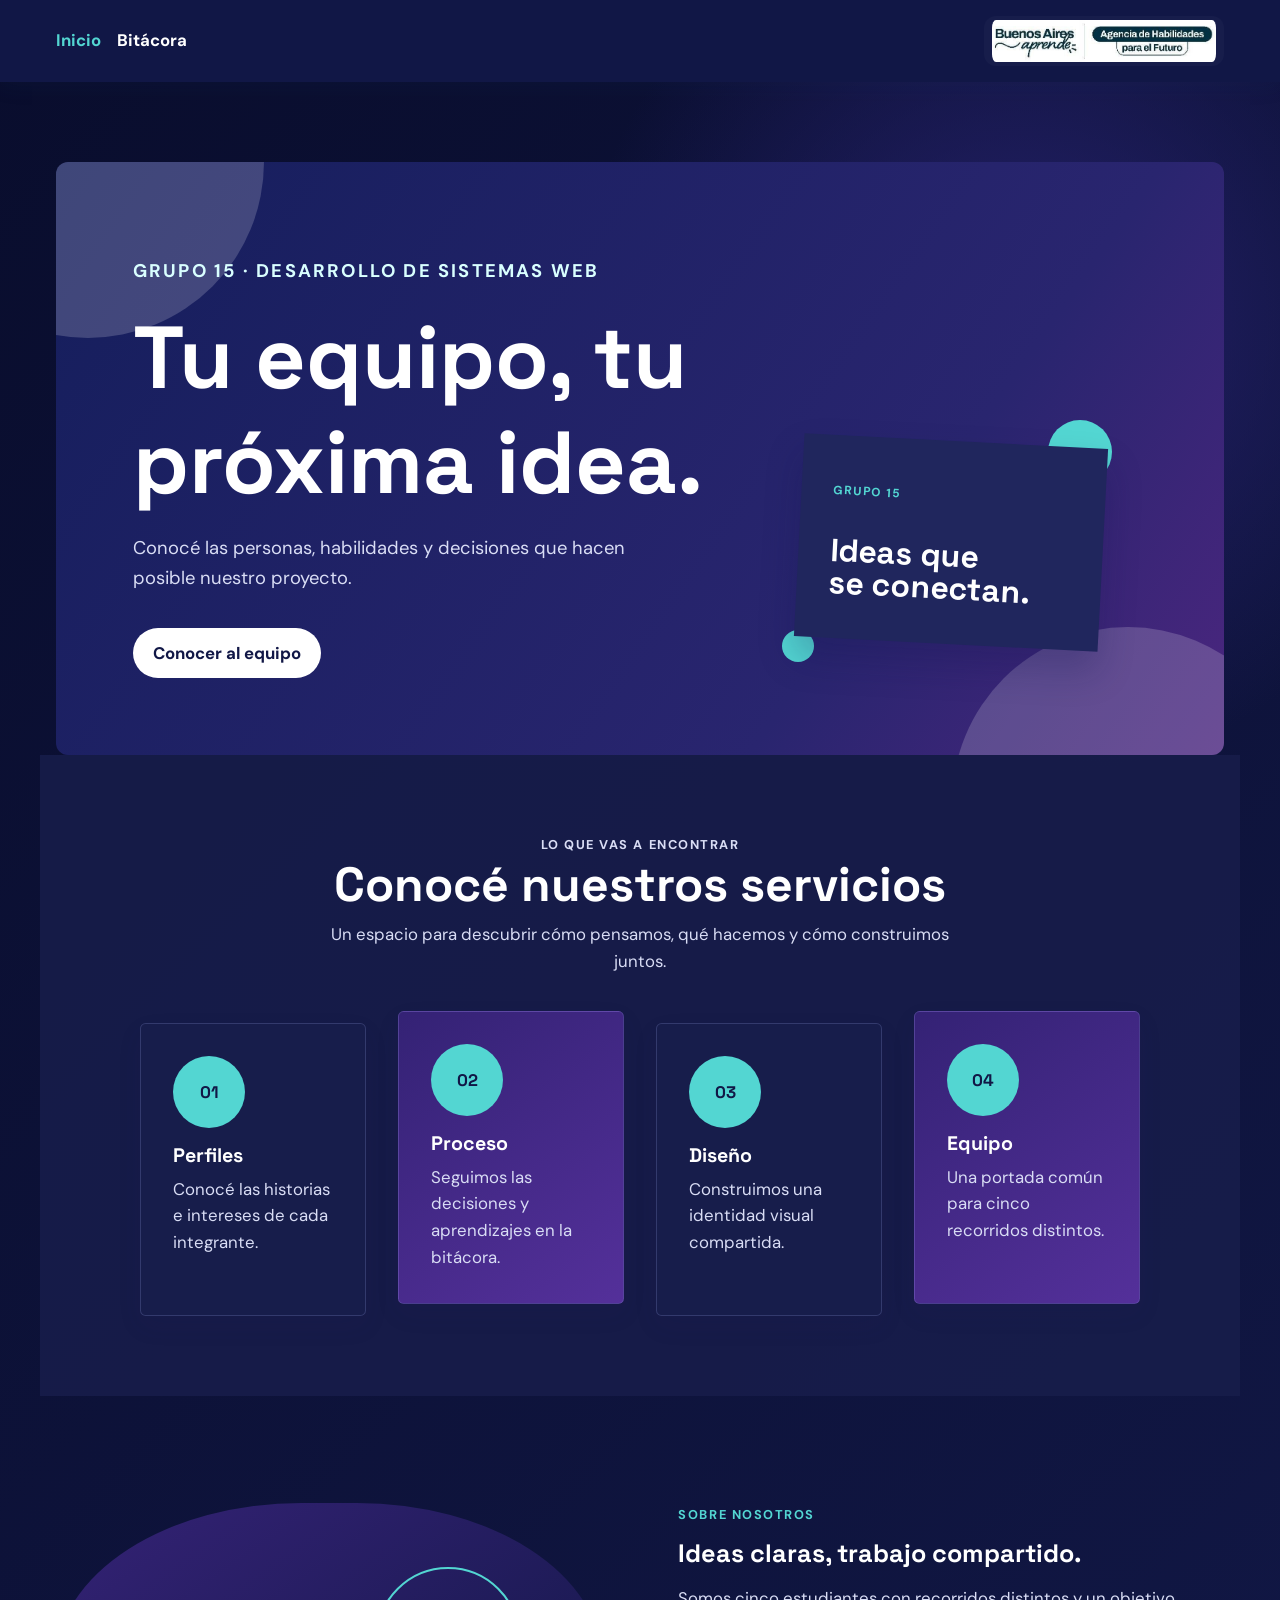
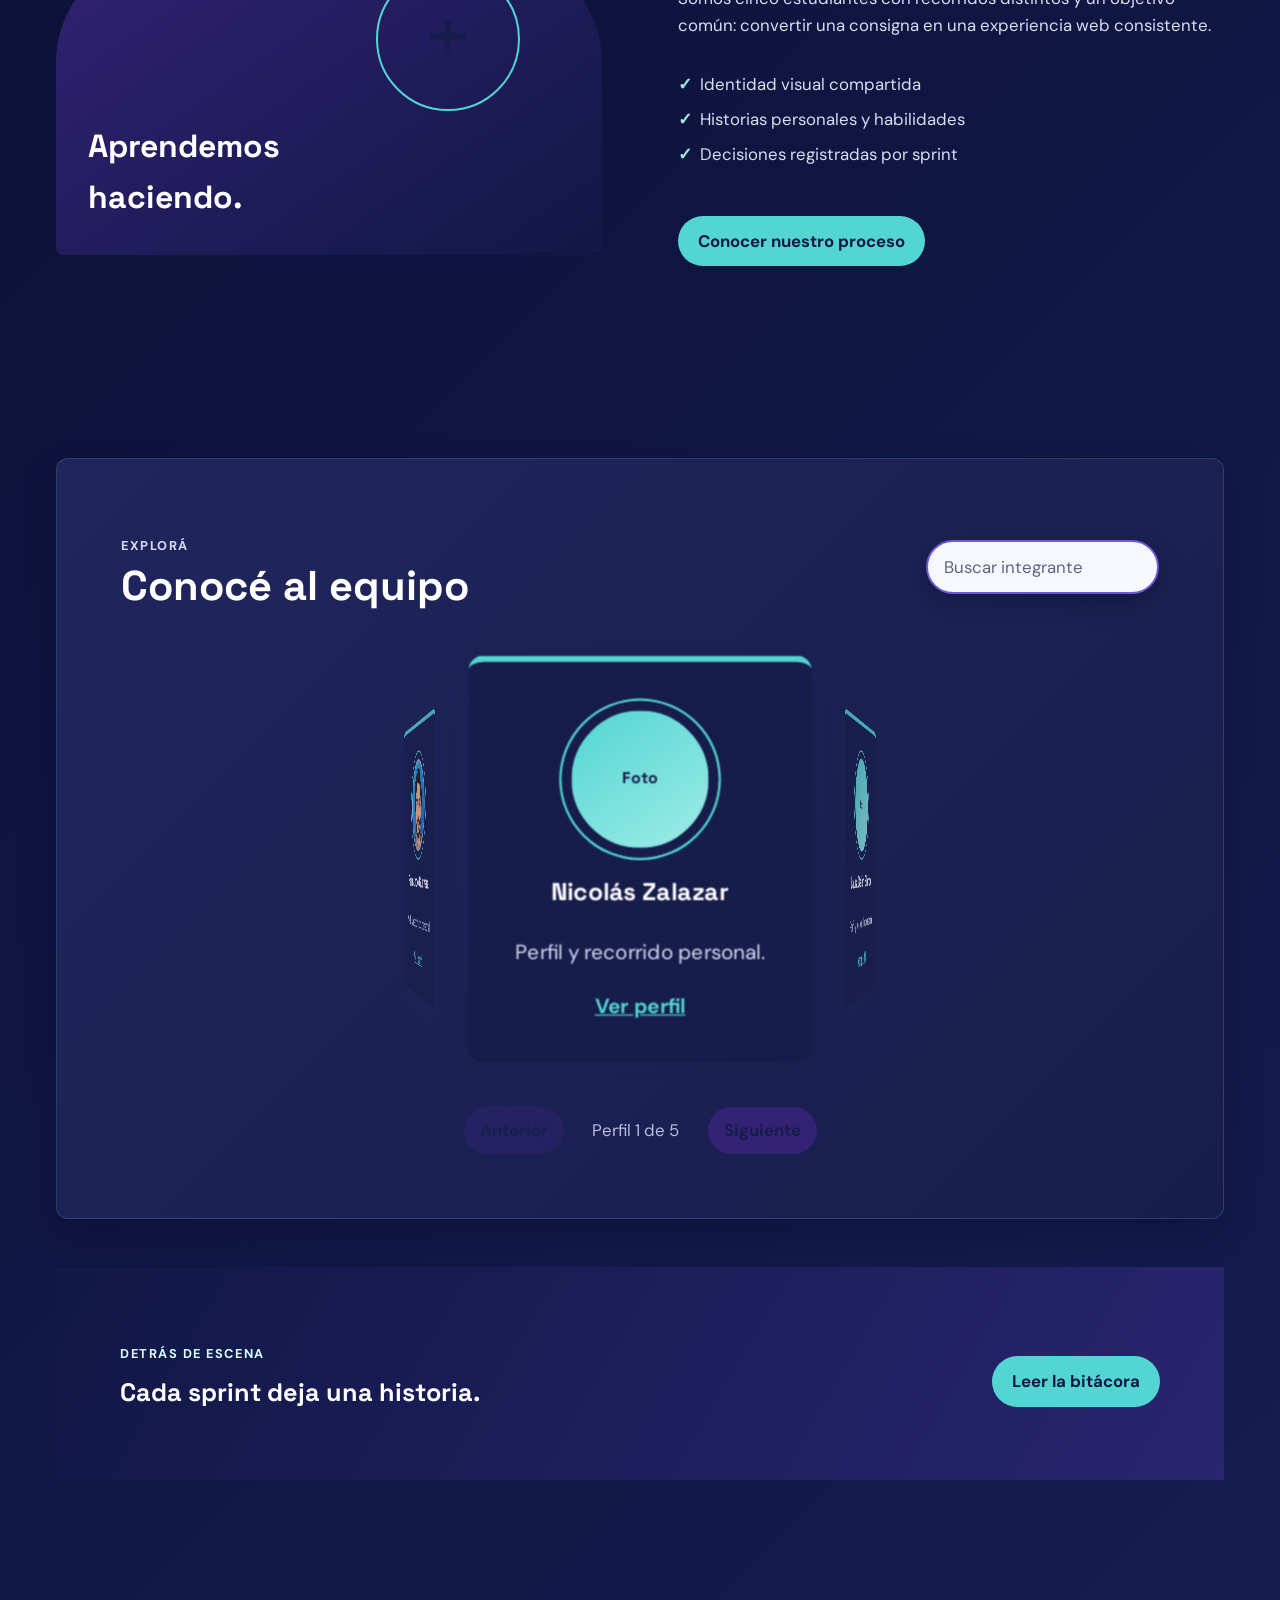
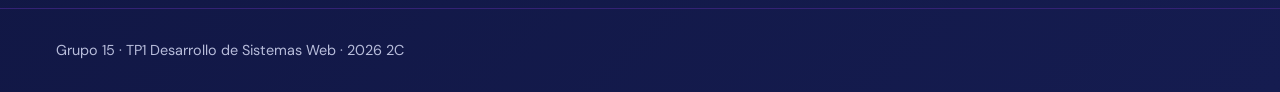
==== index.html @ 314d0a92 "feat: agregar avatar de fer guevara en portada y perfil" ====
<!DOCTYPE html>
<html lang="es">
<head>
  <meta charset="UTF-8">
  <meta name="viewport" content="width=device-width, initial-scale=1.0">
  <title>Grupo 15 — Sitio Web Grupal</title>
  <link rel="preconnect" href="https://fonts.googleapis.com">
  <link rel="preconnect" href="https://fonts.gstatic.com" crossorigin>
  <link href="https://fonts.googleapis.com/css2?family=DM+Sans:wght@400;500;700&family=Space+Grotesk:wght@500;600;700&display=swap" rel="stylesheet">
  <link rel="stylesheet" href="css/base.css">
  <link rel="stylesheet" href="css/nav.css">
</head>
<body>

  <a class="skip-link" href="#contenido-principal">Saltar al contenido principal</a>

  <header class="site-header">
    <div class="container">
      <nav class="site-nav" aria-label="Navegación principal">
        <ul>
          <li><a href="index.html" aria-current="page">Inicio</a></li>
          <li><a href="bitacora.html">Bitácora</a></li>
          <!-- Sprint 2: agregar enlaces a los perfiles individuales -->
        </ul>
      </nav>
      <img class="site-logo" src="img/logo-agencia.png.jpg" alt="Buenos Aires Aprende y Agencia de Habilidades para el Futuro">
    </div>
  </header>

  <main class="site-main" id="contenido-principal">
    <div class="container">
      <section class="hero" aria-labelledby="page-title">
        <div class="hero-copy">
          <p class="eyebrow">Grupo 15 · Desarrollo de Sistemas Web</p>
          <h1 id="page-title">Tu equipo, tu próxima idea.</h1>
          <p>Conocé las personas, habilidades y decisiones que hacen posible nuestro proyecto.</p>
          <a class="hero-button hero-button--light" href="#members-title">Conocer al equipo</a>
        </div>
        <div class="hero-preview" aria-label="Presentación visual del equipo">
          <span class="preview-dot preview-dot-one"></span>
          <span class="preview-dot preview-dot-two"></span>
          <div class="preview-panel">
            <span>GRUPO 15</span>
            <strong>Ideas que<br>se conectan.</strong>
          </div>
        </div>
      </section>

      <section class="feature-section" aria-labelledby="features-title">
        <div class="section-heading">
          <p class="eyebrow">Lo que vas a encontrar</p>
          <h2 id="features-title">Conocé nuestros servicios</h2>
          <p>Un espacio para descubrir cómo pensamos, qué hacemos y cómo construimos juntos.</p>
        </div>
        <div class="feature-grid">
          <article class="service-card"><span class="feature-icon">01</span><h3>Perfiles</h3><p>Conocé las historias e intereses de cada integrante.</p></article>
          <article class="service-card service-card--featured"><span class="feature-icon">02</span><h3>Proceso</h3><p>Seguimos las decisiones y aprendizajes en la bitácora.</p></article>
          <article class="service-card"><span class="feature-icon">03</span><h3>Diseño</h3><p>Construimos una identidad visual compartida.</p></article>
          <article class="service-card service-card--featured"><span class="feature-icon">04</span><h3>Equipo</h3><p>Una portada común para cinco recorridos distintos.</p></article>
        </div>
      </section>

      <section class="split-section" aria-labelledby="about-title">
        <div class="split-art"><strong>Aprendemos<br>haciendo.</strong></div>
        <div>
          <p class="eyebrow">Sobre nosotros</p>
          <h2 id="about-title">Ideas claras, trabajo compartido.</h2>
          <p>Somos cinco estudiantes con recorridos distintos y un objetivo común: convertir una consigna en una experiencia web consistente.</p>
          <ul class="check-list">
            <li>Identidad visual compartida</li>
            <li>Historias personales y habilidades</li>
            <li>Decisiones registradas por sprint</li>
          </ul>
          <a class="hero-button" href="bitacora.html">Conocer nuestro proceso</a>
        </div>
      </section>

      <section class="members-section" aria-labelledby="members-title">
        <div class="members-toolbar">
          <div><p class="eyebrow">Explorá</p><h2 id="members-title">Conocé al equipo</h2></div>
          <label>
            <span class="visually-hidden">Buscar integrante</span>
            <input class="member-search" type="search" placeholder="Buscar integrante" data-member-search>
          </label>
        </div>
        <div class="member-carousel" data-member-list>
          <div class="member-grid">
            <article class="member-card" data-member="nicolás zalazar"><div class="profile-photo" aria-hidden="true">Foto</div><h3>Nicolás Zalazar</h3><p>Perfil y recorrido personal.</p><a href="nicolas-zalazar.html">Ver perfil</a></article>
            <article class="member-card" data-member="laura belén blanco"><div class="profile-photo" aria-hidden="true">Foto</div><h3>Laura Belén Blanco</h3><p>Perfil y recorrido personal.</p><a href="laura-blanco.html">Ver perfil</a></article>
            <article class="member-card" data-member="christian albornoz"><div class="profile-photo" aria-hidden="true">Foto</div><h3>Christian Albornoz</h3><p>Perfil y recorrido personal.</p><a href="christian-albornoz.html">Ver perfil</a></article>
            <article class="member-card" data-member="laura olivera"><div class="profile-photo" aria-hidden="true">Foto</div><h3>Laura Olivera</h3><p>Perfil y recorrido personal.</p><a href="laura-olivera.html">Ver perfil</a></article>
            <article class="member-card" data-member="fernando guevara"><img class="profile-photo" src="img/perfiles/perfil-fernando.jpeg" alt="Avatar de Fer Guevara"><h3>Fernando Guevara</h3><p>Perfil y recorrido personal.</p><a href="fernando-guevara.html">Ver perfil</a></article>
          </div>
        </div>
        <div class="carousel-controls" aria-label="Controles del carrusel">
          <button class="carousel-button" type="button" data-carousel-previous>Anterior</button>
          <span class="carousel-status" aria-live="polite" data-carousel-status>Perfil 1 de 5</span>
          <button class="carousel-button" type="button" data-carousel-next>Siguiente</button>
        </div>
        <p class="empty-state" data-empty-state hidden>No encontramos integrantes con ese nombre.</p>
      </section>

      <section class="journal-banner" aria-labelledby="journal-title">
        <div><p class="eyebrow">Detrás de escena</p><h2 id="journal-title">Cada sprint deja una historia.</h2></div>
        <a class="hero-button" href="bitacora.html">Leer la bitácora</a>
      </section>
    </div>
  </main>

  <footer class="site-footer">
    <div class="container">
      <p>Grupo 15 · TP1 Desarrollo de Sistemas Web · 2026 2C</p>
    </div>
  </footer>

  <script src="js/portada.js"></script>
</body>
</html>
---- css/base.css ----
/* ==========================================================================
  base.css — sistema visual compartido del sitio
   ========================================================================== */

:root {
  --color-primary: #111746;
  --color-secondary: #342275;
  --color-accent: #53d6d2;
  --color-bg: #090d2d;
  --color-bg-alt: #151c50;
  --color-bg-glow: #25216b;
  --color-surface: #171d4b;
  --color-border: #e4e3f0;
  --color-text: #f6f5ff;
  --color-text-muted: #b8bddb;
  --color-hero-start: #151e5c;
  --color-hero-mid: #29256f;
  --color-hero-end: #4b267f;
  --color-hero-soft: #d9ffff;
  --color-hero-overlay: rgb(255 255 255 / 18%);
  --color-feature: #53d6d2;
  --color-feature-soft: #9eece7;
  --color-featured-text: #e5dcff;
  --color-shadow: rgb(20 20 80 / 25%);
  --color-card-shadow: rgb(23 63 95 / 10%);
  --color-service-shadow: rgb(36 20 95 / 8%);
  --color-journal: #111746;
  --color-journal-soft: #d9ffff;
  --color-journal-end: #29256f;
  --color-members-border: rgb(83 214 210 / 18%);
  --color-members-shadow: rgb(4 7 35 / 25%);
  --color-search-shadow: rgb(4 7 35 / 28%);
  --color-search-focus: rgb(83 214 210 / 25%);

  --font-heading: "Space Grotesk", sans-serif;
  --font-body: "DM Sans", sans-serif;
  --color-on-dark: #ffffff;
  --color-muted-on-dark: #d9ddf5;
  --color-card-dark: #20265d;
  --color-input-bg: #f7f8ff;
  --color-input-text: #171a4b;
  --color-input-border: #6e5bd4;
  --color-section: rgb(23 29 75 / 88%);
  --color-card-border: rgb(137 145 210 / 25%);
  --color-featured-end: #54309a;
  --color-focus: #ffffff;
  --color-placeholder: #5f6380;
  --color-check: #9eece7;

  /* Espaciado y layout */
  --space-xs: 0.25rem;
  --space-sm: 0.5rem;
  --space-md: 1rem;
  --space-lg: 2rem;
  --space-xl: 3rem;
  --gutter: var(--space-md);
  --radius: 0.75rem;
  --profile-photo-size: 8rem;
  --max-width: 1200px;
}

*,
*::before,
*::after {
  box-sizing: border-box;
}

body {
  margin: 0;
  font-family: var(--font-body);
  font-size: 1.05rem;
  color: var(--color-text);
  background: radial-gradient(circle at 80% 10%, var(--color-bg-glow) 0, transparent 28rem), linear-gradient(135deg, var(--color-bg), var(--color-bg-alt));
  line-height: 1.6;
}

h1,
h2,
h3 {
  font-family: var(--font-heading);
  line-height: 1.2;
  margin: 0 0 var(--space-sm);
}

h1 {
  font-size: clamp(2.5rem, 8vw, 5.5rem);
  max-width: 10ch;
  color: var(--color-on-dark);
}

a {
  color: var(--color-accent);
}

img {
  max-width: 100%;
  height: auto;
}

/* Layout general */
.container {
  max-width: var(--max-width);
  margin: 0 auto;
  padding: 0 var(--gutter);
}

.site-main {
  min-height: calc(100vh - 150px);
  padding: clamp(2rem, 7vw, 5rem) 0;
}

.skip-link {
  background: var(--color-on-dark);
  border-radius: 0 0 var(--radius) var(--radius);
  color: var(--color-input-text);
  left: var(--space-md);
  padding: var(--space-sm) var(--space-md);
  position: absolute;
  top: -5rem;
  z-index: 10;
}

.skip-link:focus {
  top: 0;
}

:focus-visible {
  outline: 3px solid var(--color-focus);
  outline-offset: 3px;
}
.hero {
  align-items: end;
  background: linear-gradient(125deg, var(--color-hero-start), var(--color-hero-mid) 70%, var(--color-hero-end));
  border-radius: var(--radius);
  color: var(--color-surface);
  display: grid;
  gap: var(--space-lg);
  grid-template-columns: minmax(0, 1.2fr) minmax(280px, 0.8fr);
  min-height: 28rem;
  overflow: hidden;
  padding: clamp(2rem, 6vw, 5rem);
  position: relative;
}

.hero::before,
.hero::after {
  background: var(--color-hero-overlay);
  border-radius: 50%;
  content: "";
  height: 22rem;
  position: absolute;
  width: 22rem;
}

.hero::before {
  left: -9rem;
  top: -11rem;
}

.hero::after {
  bottom: -14rem;
  right: -5rem;
}

.hero-copy,
.hero-preview {
  position: relative;
  z-index: 1;
}

.hero .eyebrow {
  color: var(--color-hero-soft);
}

.hero h1 {
  font-size: clamp(2.8rem, 7vw, 5.5rem);
  margin-bottom: var(--space-md);
  color: var(--color-on-dark);
}

.hero-copy > p:not(.eyebrow) {
  max-width: 34rem;
  color: var(--color-muted-on-dark);
}

.hero-button {
  background: var(--color-accent);
  border-radius: 2rem;
  color: var(--color-primary);
  display: inline-block;
  font-weight: 700;
  margin-top: var(--space-md);
  padding: 0.75rem 1.25rem;
  text-decoration: none;
}

.hero-button--light {
  background: var(--color-on-dark);
  color: var(--color-primary);
}

.hero-button:hover,
.hero-button:focus-visible {
  background: var(--color-surface);
}

.hero-preview {
  align-items: center;
  display: flex;
  justify-content: center;
  min-height: 17rem;
}

.preview-panel {
  background: var(--color-card-dark);
  box-shadow: 0 20px 35px var(--color-shadow);
  color: var(--color-on-dark);
  padding: 2.5rem 2rem;
  transform: rotate(3deg);
  width: min(100%, 19rem);
}

.preview-panel span {
  color: var(--color-accent);
  font-size: 0.75rem;
  font-weight: 700;
  letter-spacing: 0.12em;
}

.preview-panel strong {
  color: var(--color-on-dark);
  display: block;
  font-family: var(--font-heading);
  font-size: 2rem;
  line-height: 1;
  margin-top: var(--space-lg);
}

.preview-dot {
  background: var(--color-feature);
  border-radius: 50%;
  height: 4rem;
  position: absolute;
  width: 4rem;
}

.preview-dot-one { right: 9%; top: 5%; }
.preview-dot-two { bottom: 6%; left: 7%; height: 2rem; width: 2rem; }

.feature-section {
  background: var(--color-section);
  margin: 0 calc(var(--gutter) * -1);
  padding: clamp(3rem, 7vw, 5rem) var(--gutter);
  text-align: center;
}

.section-heading {
  margin-bottom: var(--space-xl);
  text-align: center;
}

.section-heading p {
  color: var(--color-muted-on-dark);
  margin: 0 auto;
  max-width: 42rem;
}

.feature-section h2 {
  color: var(--color-on-dark);
  font-size: clamp(2rem, 4vw, 3rem);
}

.feature-grid {
  display: grid;
  gap: var(--space-lg);
  grid-template-columns: repeat(4, 1fr);
  margin: var(--space-xl) auto 0;
  max-width: 1000px;
}

.service-card {
  background: var(--color-surface);
  border: 1px solid var(--color-card-border);
  border-radius: 0.35rem;
  box-shadow: 0 10px 25px var(--color-service-shadow);
  padding: var(--space-lg);
  text-align: left;
}

.service-card h3,
.service-card p {
  color: var(--color-on-dark);
}

.service-card p {
  color: var(--color-muted-on-dark);
}

.service-card--featured {
  background: linear-gradient(145deg, var(--color-secondary), var(--color-featured-end));
  color: var(--color-surface);
  transform: translateY(-0.75rem);
}

.service-card--featured p {
  color: var(--color-featured-text);
}

.feature-grid article p {
  color: var(--color-muted-on-dark);
  margin: 0 auto;
  max-width: 13rem;
}

.feature-icon {
  align-items: center;
  background: var(--color-feature);
  border-radius: 50%;
  color: var(--color-primary);
  display: inline-flex;
  font-family: var(--font-heading);
  font-weight: 700;
  height: 4.5rem;
  justify-content: center;
  margin-bottom: var(--space-md);
  width: 4.5rem;
}

.journal-banner {
  align-items: center;
  background: linear-gradient(120deg, var(--color-journal), var(--color-journal-end));
  color: var(--color-surface);
  display: flex;
  justify-content: space-between;
  margin: var(--space-xl) 0;
  padding: clamp(2rem, 5vw, 4rem);
}

.split-section {
  align-items: center;
  display: grid;
  gap: clamp(2rem, 6vw, 5rem);
  grid-template-columns: minmax(0, 1fr) minmax(0, 1fr);
  padding: clamp(3rem, 8vw, 6rem) 0;
}

.split-art {
  background: linear-gradient(145deg, var(--color-secondary), var(--color-primary));
  border-radius: 45% 45% 0.5rem 0.5rem;
  color: var(--color-surface);
  min-height: 22rem;
  padding: var(--space-xl);
  position: relative;
}

.split-art::after {
  border: 2px solid var(--color-accent);
  border-radius: 50%;
  content: "+";
  font-size: 5rem;
  height: 9rem;
  line-height: 8rem;
  position: absolute;
  right: 15%;
  text-align: center;
  top: 18%;
  width: 9rem;
}

.split-art strong {
  bottom: var(--space-lg);
  color: var(--color-on-dark);
  font-family: var(--font-heading);
  font-size: 2rem;
  left: var(--space-lg);
  position: absolute;
}

.journal-banner h2 {
  color: var(--color-on-dark);
}

.split-section h2 {
  color: var(--color-on-dark);
}

.split-section > div:last-child > p:not(.eyebrow),
.split-section li {
  color: var(--color-muted-on-dark);
}

.check-list {
  list-style: none;
  margin: var(--space-lg) 0;
  padding: 0;
}

.check-list li {
  margin-bottom: var(--space-sm);
}

.check-list li::before {
  color: var(--color-check);
  content: "✓";
  font-weight: 700;
  margin-right: var(--space-sm);
}

.journal-banner .eyebrow {
  color: var(--color-journal-soft);
}

.eyebrow {
  color: var(--color-accent);
  font-size: 0.8rem;
  font-weight: 700;
  letter-spacing: 0.12em;
  text-transform: uppercase;
}

.hero p {
  font-size: 1.15rem;
  max-width: 48rem;
}

.members-section {
  background: linear-gradient(135deg, var(--color-card-dark), var(--color-surface));
  border: 1px solid var(--color-members-border);
  border-radius: var(--radius);
  box-shadow: 0 18px 35px var(--color-members-shadow);
  margin-top: clamp(3rem, 8vw, 6rem);
  padding: clamp(2rem, 5vw, 4rem);
}

.members-toolbar {
  align-items: center;
  display: flex;
  flex-wrap: wrap;
  gap: var(--space-md);
  justify-content: space-between;
  margin-bottom: var(--space-lg);
}

.members-toolbar h2 {
  color: var(--color-on-dark);
  font-size: clamp(1.8rem, 4vw, 2.6rem);
  margin-bottom: 0;
}

.members-toolbar .eyebrow {
  color: var(--color-accent);
  margin-bottom: var(--space-xs);
}

.members-toolbar h2,
.members-section h3 {
  color: var(--color-on-dark);
}

.members-section .eyebrow,
.members-section .empty-state,
.carousel-status {
  color: var(--color-muted-on-dark);
}

.member-search {
  background: var(--color-input-bg);
  border: 2px solid var(--color-input-border);
  border-radius: 2rem;
  box-shadow: 0 8px 22px var(--color-search-shadow);
  color: var(--color-input-text);
  font: inherit;
  min-width: min(100%, 18rem);
  padding: 0.7rem 1rem;
}
.member-search::placeholder {
  color: var(--color-placeholder);
}
.member-search:focus {
  border-color: var(--color-accent);
  box-shadow: 0 0 0 4px var(--color-search-focus);
  outline: none;
}

.member-carousel {
  overflow: hidden;
  height: 27rem;
  perspective: 1200px;
  width: 100%;
}

.member-grid {
  height: 100%;
  position: relative;
  transform-style: preserve-3d;
  transition: transform 700ms cubic-bezier(0.22, 1, 0.36, 1);
}

.member-card {
  background: var(--color-surface);
  border-top: 5px solid var(--color-accent);
  border-radius: var(--radius);
  box-shadow: 0 10px 25px var(--color-card-shadow);
  display: flex;
  flex-direction: column;
  backface-visibility: hidden;
  left: 50%;
  min-height: 190px;
  opacity: 0.5;
  padding: var(--space-lg);
  position: absolute;
  text-align: center;
  top: 50%;
  transform: translate(-50%, -50%) rotateY(90deg) translateZ(220px) scale(0.78);
  transition: opacity 500ms ease, transform 700ms ease;
  width: min(78vw, 280px);
}

.member-card.is-active {
  transform: translate(-50%, -50%) rotateY(0deg) translateZ(220px) scale(1);
  opacity: 1;
  z-index: 2;
}

.member-card.is-previous {
  opacity: 0.75;
  transform: translate(-50%, -50%) rotateY(55deg) translateZ(220px) scale(0.82);
}

.member-card.is-next {
  opacity: 0.75;
  transform: translate(-50%, -50%) rotateY(-55deg) translateZ(220px) scale(0.82);
}

.profile-photo {
  align-items: center;
  background: linear-gradient(145deg, var(--color-feature), var(--color-feature-soft));
  border: 0.5rem solid var(--color-surface);
  border-radius: 50%;
  box-shadow: 0 0 0 2px var(--color-accent), 0 10px 20px var(--color-card-shadow);
  color: var(--color-primary);
  display: flex;
  font-family: var(--font-heading);
  font-size: 0.8rem;
  font-weight: 700;
  height: var(--profile-photo-size);
  justify-content: center;
  margin: 0 auto var(--space-md);
  object-fit: cover;
  width: var(--profile-photo-size);
}

.profile-photo--image {
  display: block;
  object-fit: cover;
}

.member-card .profile-photo--image {
  display: block;
  object-fit: cover;
}

.member-card[hidden] {
  display: none;
}

.carousel-controls {
  align-items: center;
  display: flex;
  gap: var(--space-md);
  justify-content: center;
  margin-top: var(--space-lg);
}

.carousel-button {
  background: var(--color-secondary);
  border: 0;
  border-radius: 2rem;
  color: var(--color-surface);
  cursor: pointer;
  font: inherit;
  font-weight: 700;
  padding: 0.65rem 1rem;
}

.carousel-button:hover,
.carousel-button:focus-visible {
  background: var(--color-primary);
}

.carousel-button:disabled {
  cursor: not-allowed;
  opacity: 0.45;
}

.carousel-status {
  color: var(--color-text-muted);
  min-width: 7rem;
  text-align: center;
}

.member-card h3 {
  color: var(--color-on-dark);
  font-size: 1.25rem;
}

.member-card p {
  color: var(--color-muted-on-dark);
}

.member-card a {
  font-weight: 700;
  margin-top: auto;
}

.member-card[hidden],
.empty-state[hidden] {
  display: none;
}

.empty-state {
  color: var(--color-text-muted);
  margin-top: var(--space-lg);
}

.profile-intro {
  background: var(--color-surface);
  border-left: 5px solid var(--color-accent);
  border-radius: var(--radius);
  padding: var(--space-lg);
}

.visually-hidden {
  clip: rect(0 0 0 0);
  clip-path: inset(50%);
  height: 1px;
  overflow: hidden;
  position: absolute;
  white-space: nowrap;
  width: 1px;
}

.site-footer {
  border-top: 1px solid var(--color-secondary);
  padding: var(--space-md) 0;
  color: var(--color-text-muted);
  font-size: 0.9rem;
}

/* Bitácora */
.bitacora-entry {
  background-color: var(--color-surface);
  border-left: 4px solid var(--color-accent);
  border-radius: var(--radius);
  padding: var(--space-md) var(--space-lg);
  margin-bottom: var(--space-lg);
}

.bitacora-entry time {
  color: var(--color-text-muted);
  font-size: 0.9rem;
}

.bitacora-entry h3 {
  margin-top: var(--space-md);
  font-size: 1rem;
  color: var(--color-accent);
  text-transform: uppercase;
  letter-spacing: 0.05em;
}

@media (prefers-reduced-motion: reduce) {
  *,
  *::before,
  *::after {
    animation-duration: 0.01ms !important;
    animation-iteration-count: 1 !important;
    scroll-behavior: auto !important;
    transition-duration: 0.01ms !important;
  }
}

@media (max-width: 900px) {
  .hero {
    grid-template-columns: 1fr;
  }

  .feature-grid {
    grid-template-columns: repeat(2, 1fr);
  }

  .split-section {
    grid-template-columns: 1fr;
  }
}

@media (max-width: 400px) {
  .container {
    --gutter: 0.75rem;
  }

  .hero {
    min-height: 0;
    padding: 2rem 1.25rem;
  }

  .feature-grid {
    grid-template-columns: 1fr;
  }

  .member-grid {
    gap: 0;
  }

  .member-card {
    width: min(78vw, 280px);
  }

  .member-carousel {
    height: 25rem;
  }

  .service-card--featured {
    transform: none;
  }

  .journal-banner {
    align-items: flex-start;
    flex-direction: column;
    gap: var(--space-md);
  }
}
---- css/nav.css ----
.site-header {
  background-color: var(--color-primary);
  box-shadow: 0 4px 20px var(--color-card-shadow);
  color: var(--color-surface);
  padding: var(--space-md) 0;
}

.site-header .container {
  align-items: center;
  display: flex;
  gap: var(--space-md);
  justify-content: space-between;
}

.site-nav ul {
  display: flex;
  flex-wrap: wrap;
  gap: var(--space-md);
  list-style: none;
  margin: 0;
  padding: 0;
}

.site-nav a {
  color: var(--color-on-dark);
  font-size: 1.05rem;
  font-weight: 700;
  text-decoration: none;
}

.site-nav a:hover,
.site-nav a:focus-visible,
.site-nav a[aria-current="page"] {
  color: var(--color-accent);
}

.site-logo {
  background: var(--color-surface);
  border-radius: var(--radius);
  display: block;
  height: auto;
  max-height: 3.5rem;
  max-width: min(100%, 15rem);
  object-fit: contain;
  padding: 0.25rem 0.5rem;
}

@media (max-width: 400px) {
  .site-header .container {
    align-items: flex-start;
    flex-direction: column;
  }

  .site-logo {
    align-self: flex-end;
    max-width: 11rem;
  }
}
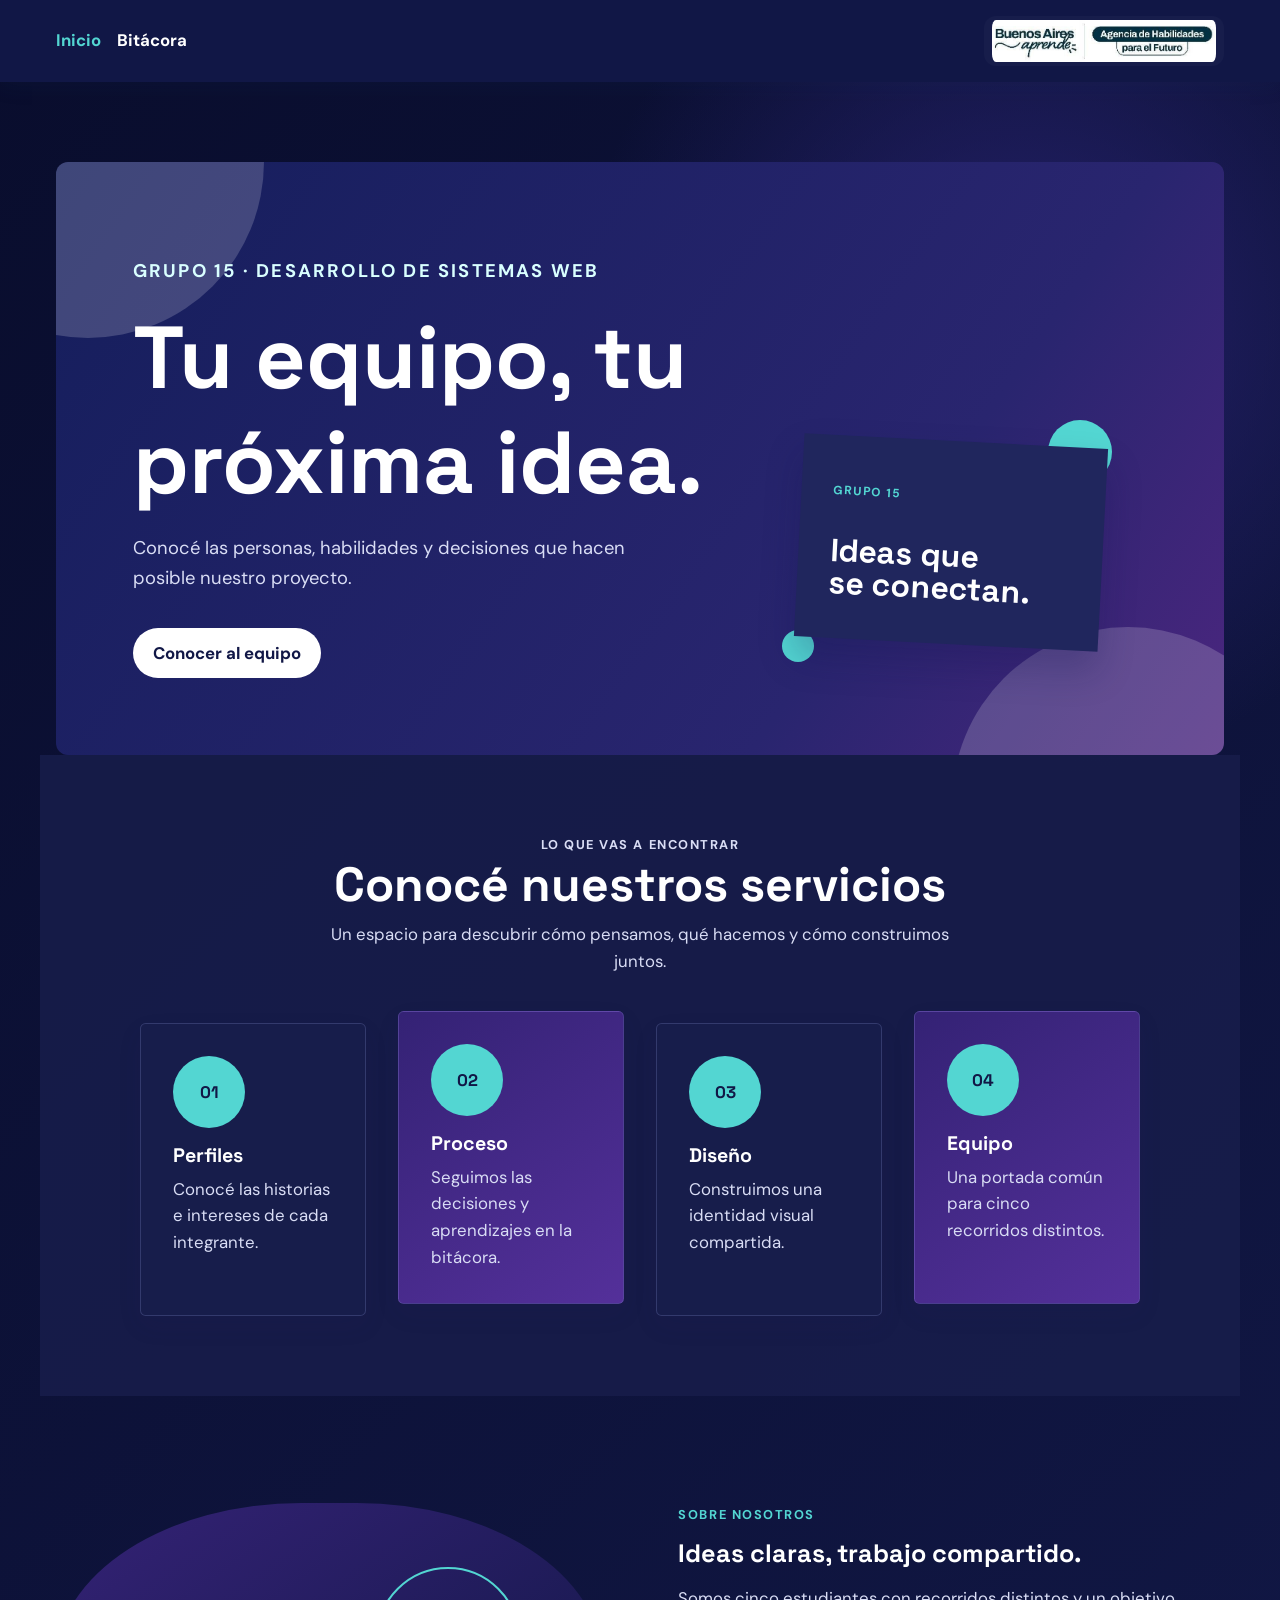
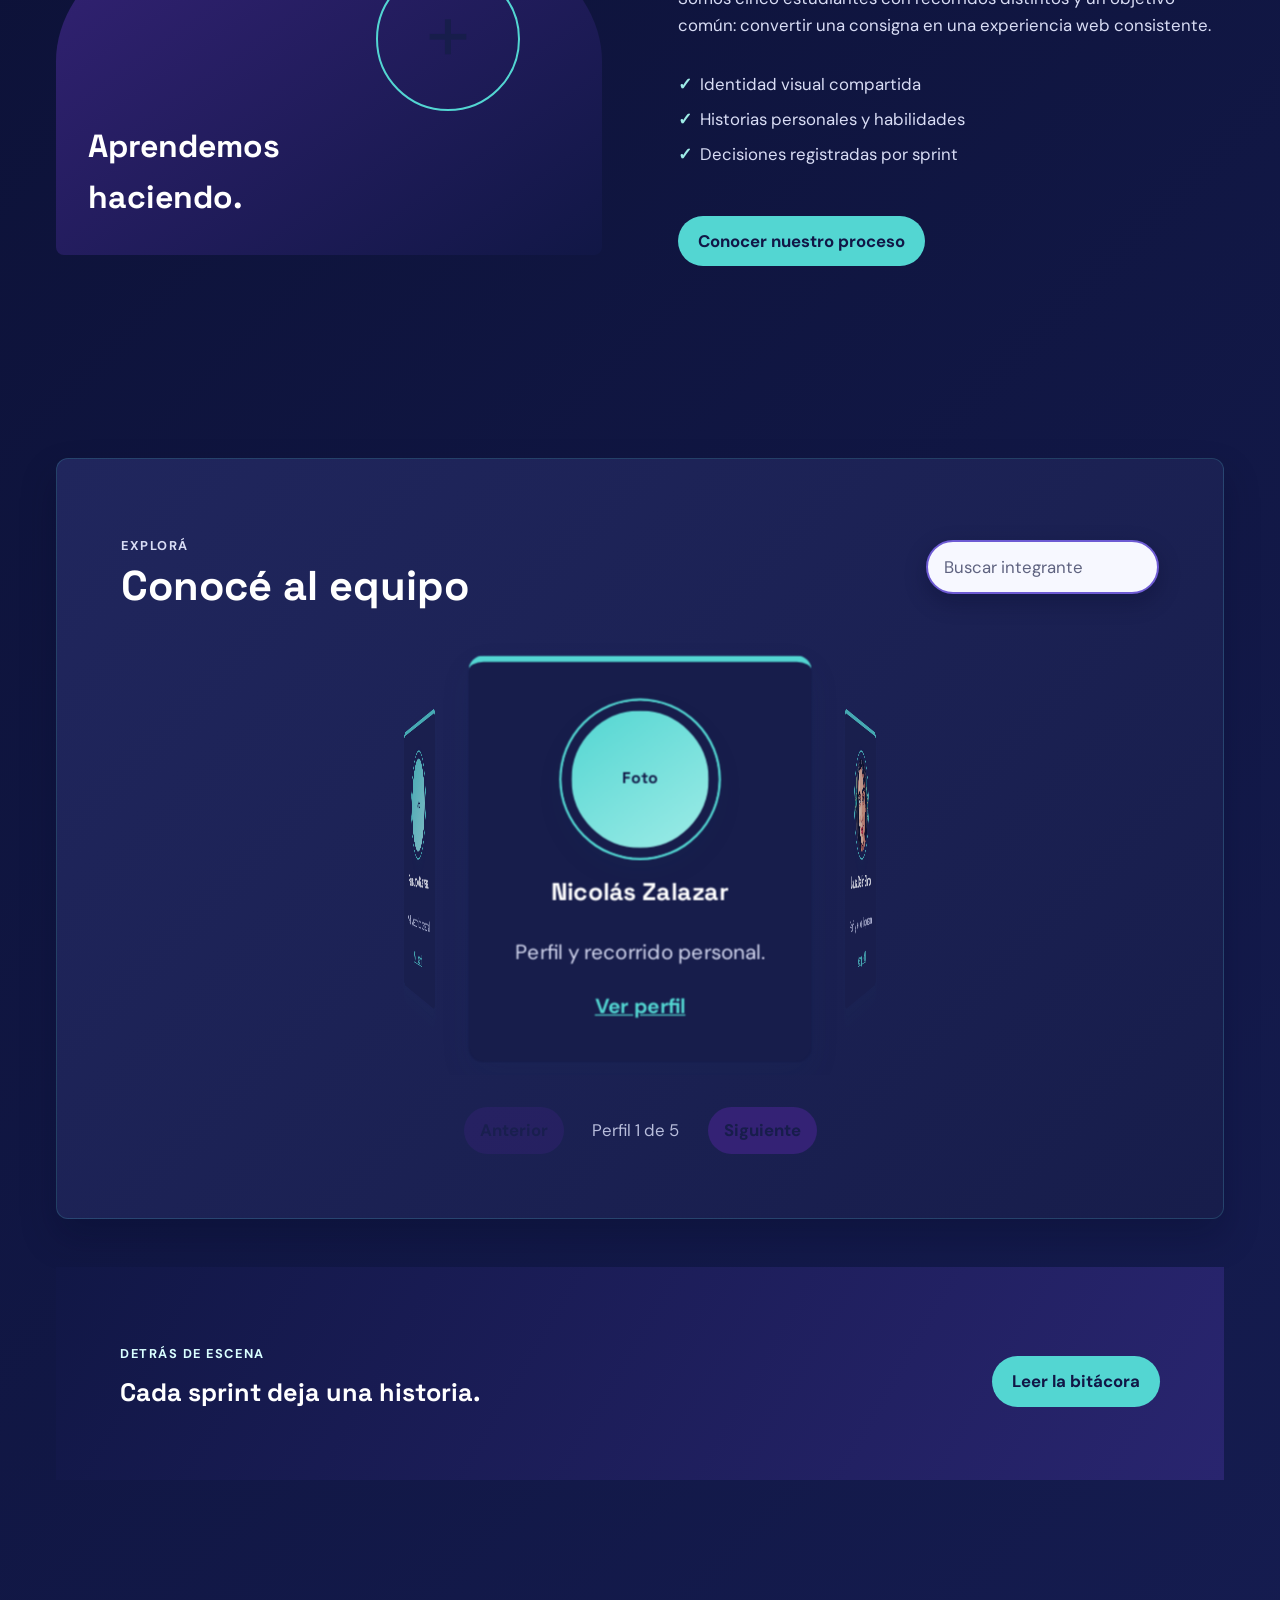
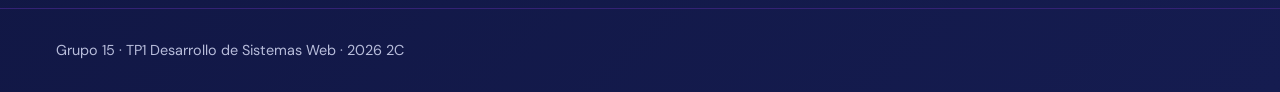
==== commit 2b116f9a: "Merge pull request #17 from Nicoalazar/feature/foto-laura-blanco feat: agregar avatar de laura blanc" ====
--- a/index.html
+++ b/index.html
@@ -86,10 +86,10 @@
         <div class="member-carousel" data-member-list>
           <div class="member-grid">
             <article class="member-card" data-member="nicolás zalazar"><div class="profile-photo" aria-hidden="true">Foto</div><h3>Nicolás Zalazar</h3><p>Perfil y recorrido personal.</p><a href="nicolas-zalazar.html">Ver perfil</a></article>
-            <article class="member-card" data-member="laura belén blanco"><div class="profile-photo" aria-hidden="true">Foto</div><h3>Laura Belén Blanco</h3><p>Perfil y recorrido personal.</p><a href="laura-blanco.html">Ver perfil</a></article>
+            <article class="member-card" data-member="laura belén blanco"><img class="profile-photo" src="img/perfiles/perfil-laura-blanco.jpg" alt="Avatar de Laura Belén Blanco"><h3>Laura Belén Blanco</h3><p>Perfil y recorrido personal.</p><a href="laura-blanco.html">Ver perfil</a></article>
             <article class="member-card" data-member="christian albornoz"><div class="profile-photo" aria-hidden="true">Foto</div><h3>Christian Albornoz</h3><p>Perfil y recorrido personal.</p><a href="christian-albornoz.html">Ver perfil</a></article>
             <article class="member-card" data-member="laura olivera"><div class="profile-photo" aria-hidden="true">Foto</div><h3>Laura Olivera</h3><p>Perfil y recorrido personal.</p><a href="laura-olivera.html">Ver perfil</a></article>
-            <article class="member-card" data-member="fernando guevara"><img class="profile-photo" src="img/perfiles/perfil-fernando.jpeg" alt="Avatar de Fer Guevara"><h3>Fernando Guevara</h3><p>Perfil y recorrido personal.</p><a href="fernando-guevara.html">Ver perfil</a></article>
+            <article class="member-card" data-member="fernando guevara"><div class="profile-photo" aria-hidden="true">Foto</div><h3>Fernando Guevara</h3><p>Perfil y recorrido personal.</p><a href="fernando-guevara.html">Ver perfil</a></article>
           </div>
         </div>
         <div class="carousel-controls" aria-label="Controles del carrusel">
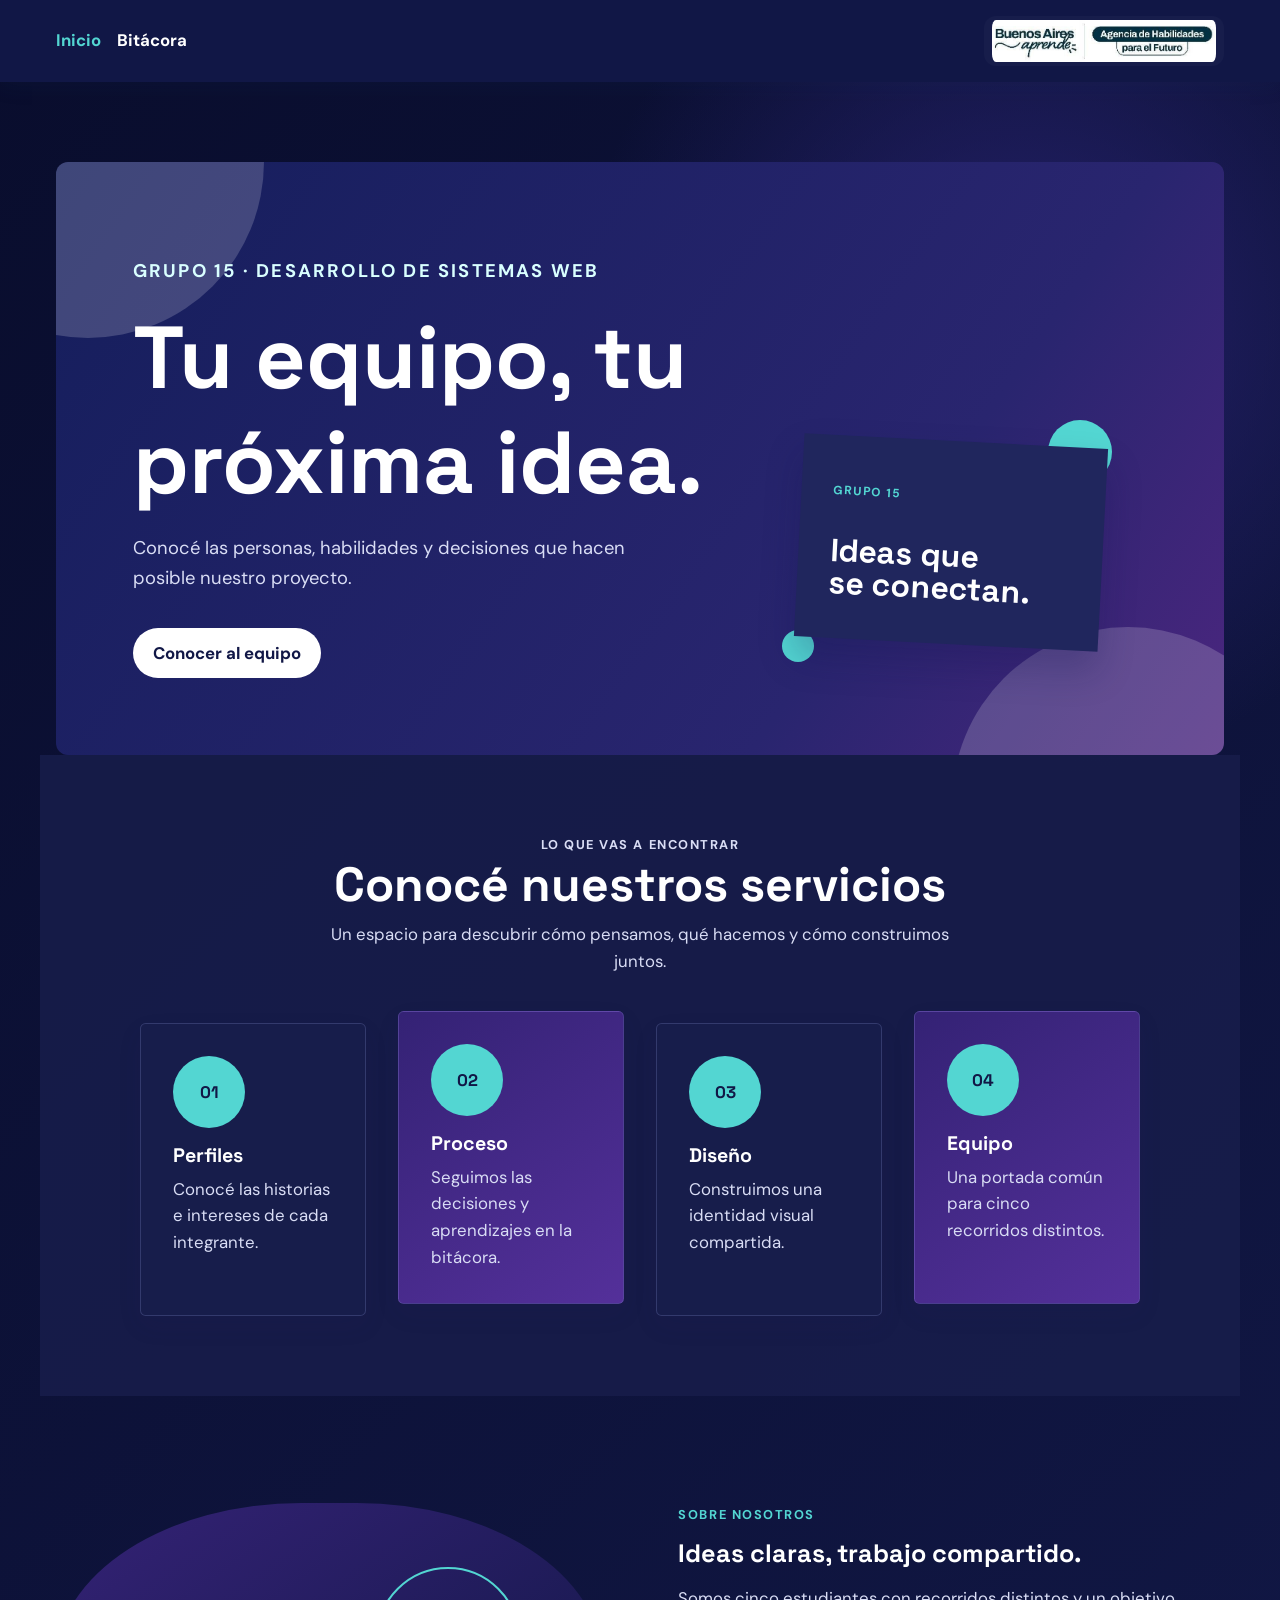
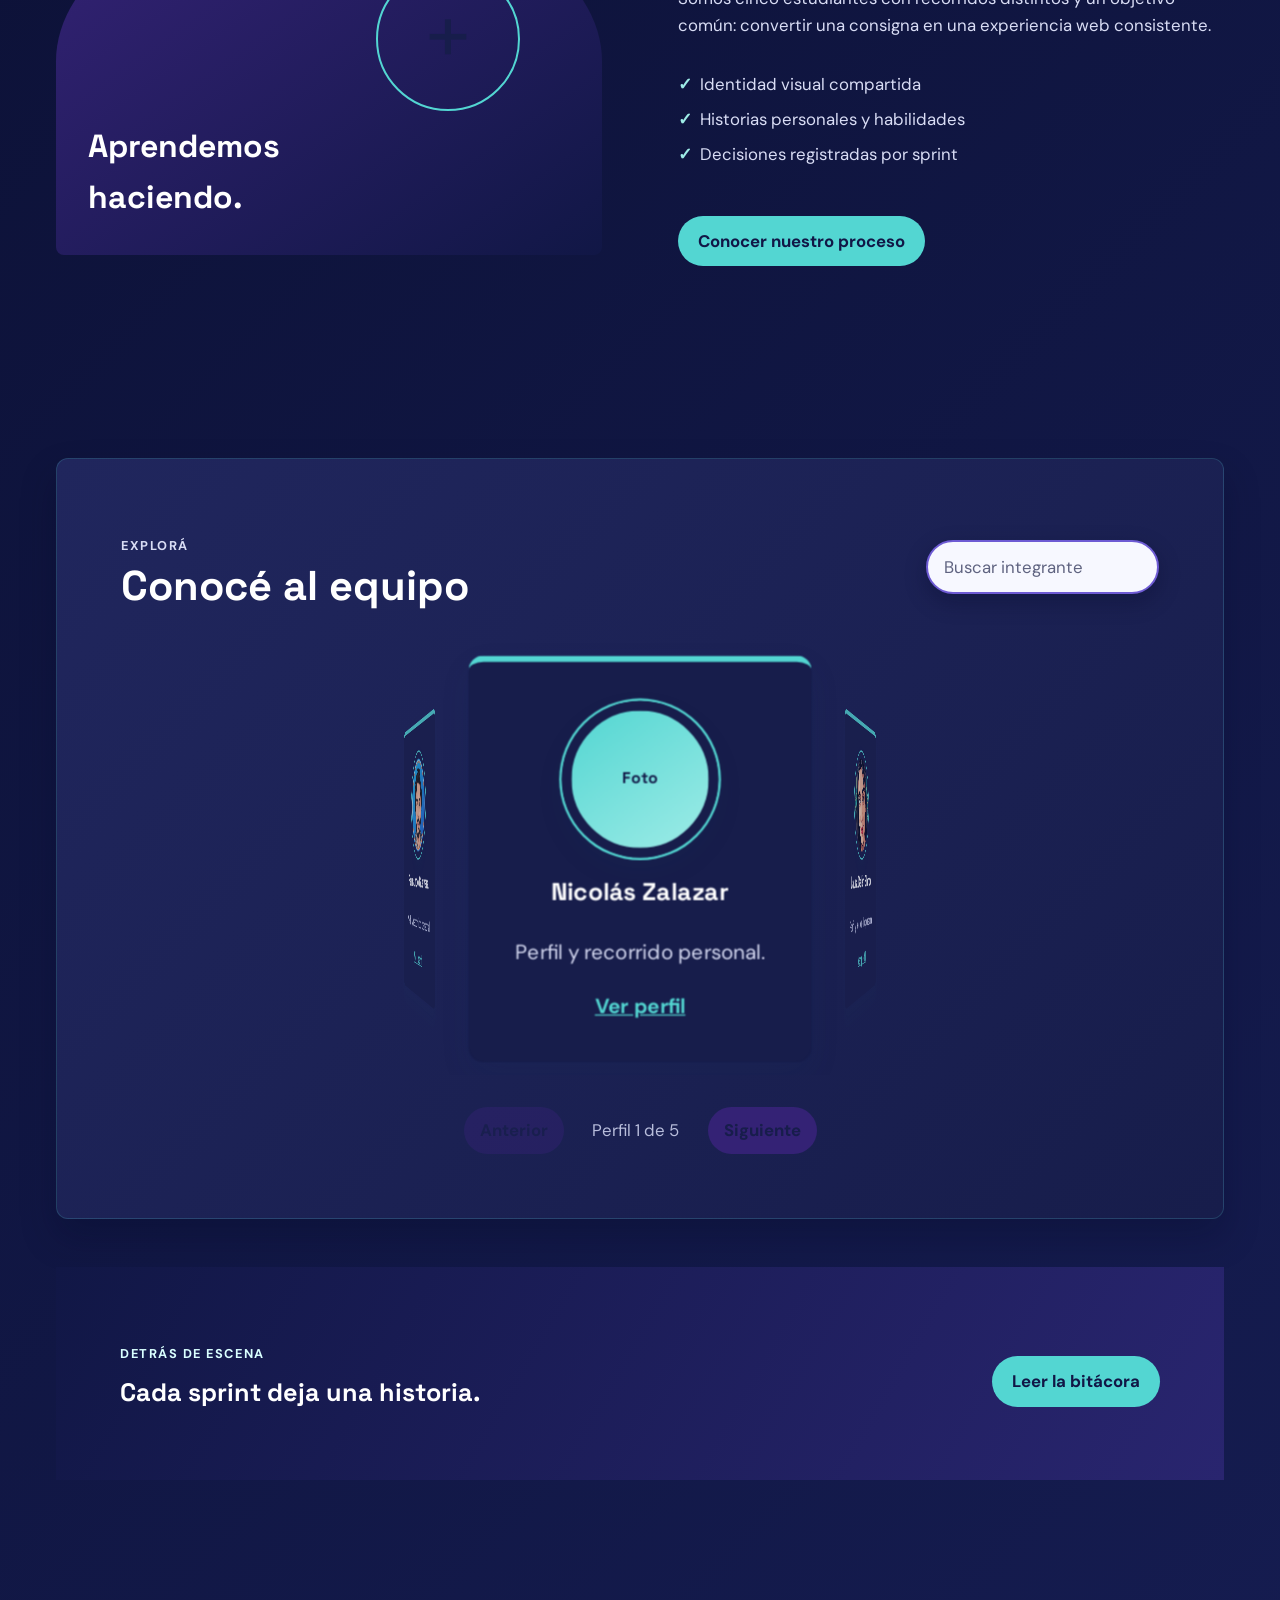
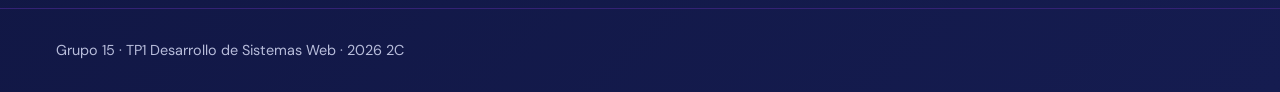
==== commit 253cfef4: "Merge branch '3-sprint-2-perfiles-individuales' of https://github.com/Nicoalazar/SitioWebGrupal into" ====
--- a/index.html
+++ b/index.html
@@ -1,15 +1,19 @@
 <!DOCTYPE html>
 <html lang="es">
+
 <head>
   <meta charset="UTF-8">
   <meta name="viewport" content="width=device-width, initial-scale=1.0">
   <title>Grupo 15 — Sitio Web Grupal</title>
   <link rel="preconnect" href="https://fonts.googleapis.com">
   <link rel="preconnect" href="https://fonts.gstatic.com" crossorigin>
-  <link href="https://fonts.googleapis.com/css2?family=DM+Sans:wght@400;500;700&family=Space+Grotesk:wght@500;600;700&display=swap" rel="stylesheet">
+  <link
+    href="https://fonts.googleapis.com/css2?family=DM+Sans:wght@400;500;700&family=Space+Grotesk:wght@500;600;700&display=swap"
+    rel="stylesheet">
   <link rel="stylesheet" href="css/base.css">
   <link rel="stylesheet" href="css/nav.css">
 </head>
+
 <body>
 
   <a class="skip-link" href="#contenido-principal">Saltar al contenido principal</a>
@@ -23,7 +27,8 @@
           <!-- Sprint 2: agregar enlaces a los perfiles individuales -->
         </ul>
       </nav>
-      <img class="site-logo" src="img/logo-agencia.png.jpg" alt="Buenos Aires Aprende y Agencia de Habilidades para el Futuro">
+      <img class="site-logo" src="img/logo-agencia.png.jpg"
+        alt="Buenos Aires Aprende y Agencia de Habilidades para el Futuro">
     </div>
   </header>
 
@@ -53,10 +58,22 @@
           <p>Un espacio para descubrir cómo pensamos, qué hacemos y cómo construimos juntos.</p>
         </div>
         <div class="feature-grid">
-          <article class="service-card"><span class="feature-icon">01</span><h3>Perfiles</h3><p>Conocé las historias e intereses de cada integrante.</p></article>
-          <article class="service-card service-card--featured"><span class="feature-icon">02</span><h3>Proceso</h3><p>Seguimos las decisiones y aprendizajes en la bitácora.</p></article>
-          <article class="service-card"><span class="feature-icon">03</span><h3>Diseño</h3><p>Construimos una identidad visual compartida.</p></article>
-          <article class="service-card service-card--featured"><span class="feature-icon">04</span><h3>Equipo</h3><p>Una portada común para cinco recorridos distintos.</p></article>
+          <article class="service-card"><span class="feature-icon">01</span>
+            <h3>Perfiles</h3>
+            <p>Conocé las historias e intereses de cada integrante.</p>
+          </article>
+          <article class="service-card service-card--featured"><span class="feature-icon">02</span>
+            <h3>Proceso</h3>
+            <p>Seguimos las decisiones y aprendizajes en la bitácora.</p>
+          </article>
+          <article class="service-card"><span class="feature-icon">03</span>
+            <h3>Diseño</h3>
+            <p>Construimos una identidad visual compartida.</p>
+          </article>
+          <article class="service-card service-card--featured"><span class="feature-icon">04</span>
+            <h3>Equipo</h3>
+            <p>Una portada común para cinco recorridos distintos.</p>
+          </article>
         </div>
       </section>
 
@@ -65,7 +82,8 @@
         <div>
           <p class="eyebrow">Sobre nosotros</p>
           <h2 id="about-title">Ideas claras, trabajo compartido.</h2>
-          <p>Somos cinco estudiantes con recorridos distintos y un objetivo común: convertir una consigna en una experiencia web consistente.</p>
+          <p>Somos cinco estudiantes con recorridos distintos y un objetivo común: convertir una consigna en una
+            experiencia web consistente.</p>
           <ul class="check-list">
             <li>Identidad visual compartida</li>
             <li>Historias personales y habilidades</li>
@@ -77,7 +95,10 @@
 
       <section class="members-section" aria-labelledby="members-title">
         <div class="members-toolbar">
-          <div><p class="eyebrow">Explorá</p><h2 id="members-title">Conocé al equipo</h2></div>
+          <div>
+            <p class="eyebrow">Explorá</p>
+            <h2 id="members-title">Conocé al equipo</h2>
+          </div>
           <label>
             <span class="visually-hidden">Buscar integrante</span>
             <input class="member-search" type="search" placeholder="Buscar integrante" data-member-search>
@@ -88,8 +109,8 @@
             <article class="member-card" data-member="nicolás zalazar"><div class="profile-photo" aria-hidden="true">Foto</div><h3>Nicolás Zalazar</h3><p>Perfil y recorrido personal.</p><a href="nicolas-zalazar.html">Ver perfil</a></article>
             <article class="member-card" data-member="laura belén blanco"><img class="profile-photo" src="img/perfiles/perfil-laura-blanco.jpg" alt="Avatar de Laura Belén Blanco"><h3>Laura Belén Blanco</h3><p>Perfil y recorrido personal.</p><a href="laura-blanco.html">Ver perfil</a></article>
             <article class="member-card" data-member="christian albornoz"><div class="profile-photo" aria-hidden="true">Foto</div><h3>Christian Albornoz</h3><p>Perfil y recorrido personal.</p><a href="christian-albornoz.html">Ver perfil</a></article>
-            <article class="member-card" data-member="laura olivera"><div class="profile-photo" aria-hidden="true">Foto</div><h3>Laura Olivera</h3><p>Perfil y recorrido personal.</p><a href="laura-olivera.html">Ver perfil</a></article>
-            <article class="member-card" data-member="fernando guevara"><div class="profile-photo" aria-hidden="true">Foto</div><h3>Fernando Guevara</h3><p>Perfil y recorrido personal.</p><a href="fernando-guevara.html">Ver perfil</a></article>
+            <article class="member-card" data-member="laura olivera"><img class="profile-photo profile-photo--image" src="img/perfiles/perfil-olivera.jpeg" alt="Foto de perfil de Laura Olivera"><h3>Laura Olivera</h3><p>Perfil y recorrido personal.</p><a href="laura-olivera.html">Ver perfil</a></article>
+            <article class="member-card" data-member="fernando guevara"><img class="profile-photo" src="img/perfiles/perfil-fernando.jpeg" alt="Avatar de Fer Guevara"><h3>Fernando Guevara</h3><p>Perfil y recorrido personal.</p><a href="fernando-guevara.html">Ver perfil</a></article>
           </div>
         </div>
         <div class="carousel-controls" aria-label="Controles del carrusel">
@@ -101,7 +122,10 @@
       </section>
 
       <section class="journal-banner" aria-labelledby="journal-title">
-        <div><p class="eyebrow">Detrás de escena</p><h2 id="journal-title">Cada sprint deja una historia.</h2></div>
+        <div>
+          <p class="eyebrow">Detrás de escena</p>
+          <h2 id="journal-title">Cada sprint deja una historia.</h2>
+        </div>
         <a class="hero-button" href="bitacora.html">Leer la bitácora</a>
       </section>
     </div>
@@ -115,4 +139,5 @@
 
   <script src="js/portada.js"></script>
 </body>
-</html>
+
+</html>
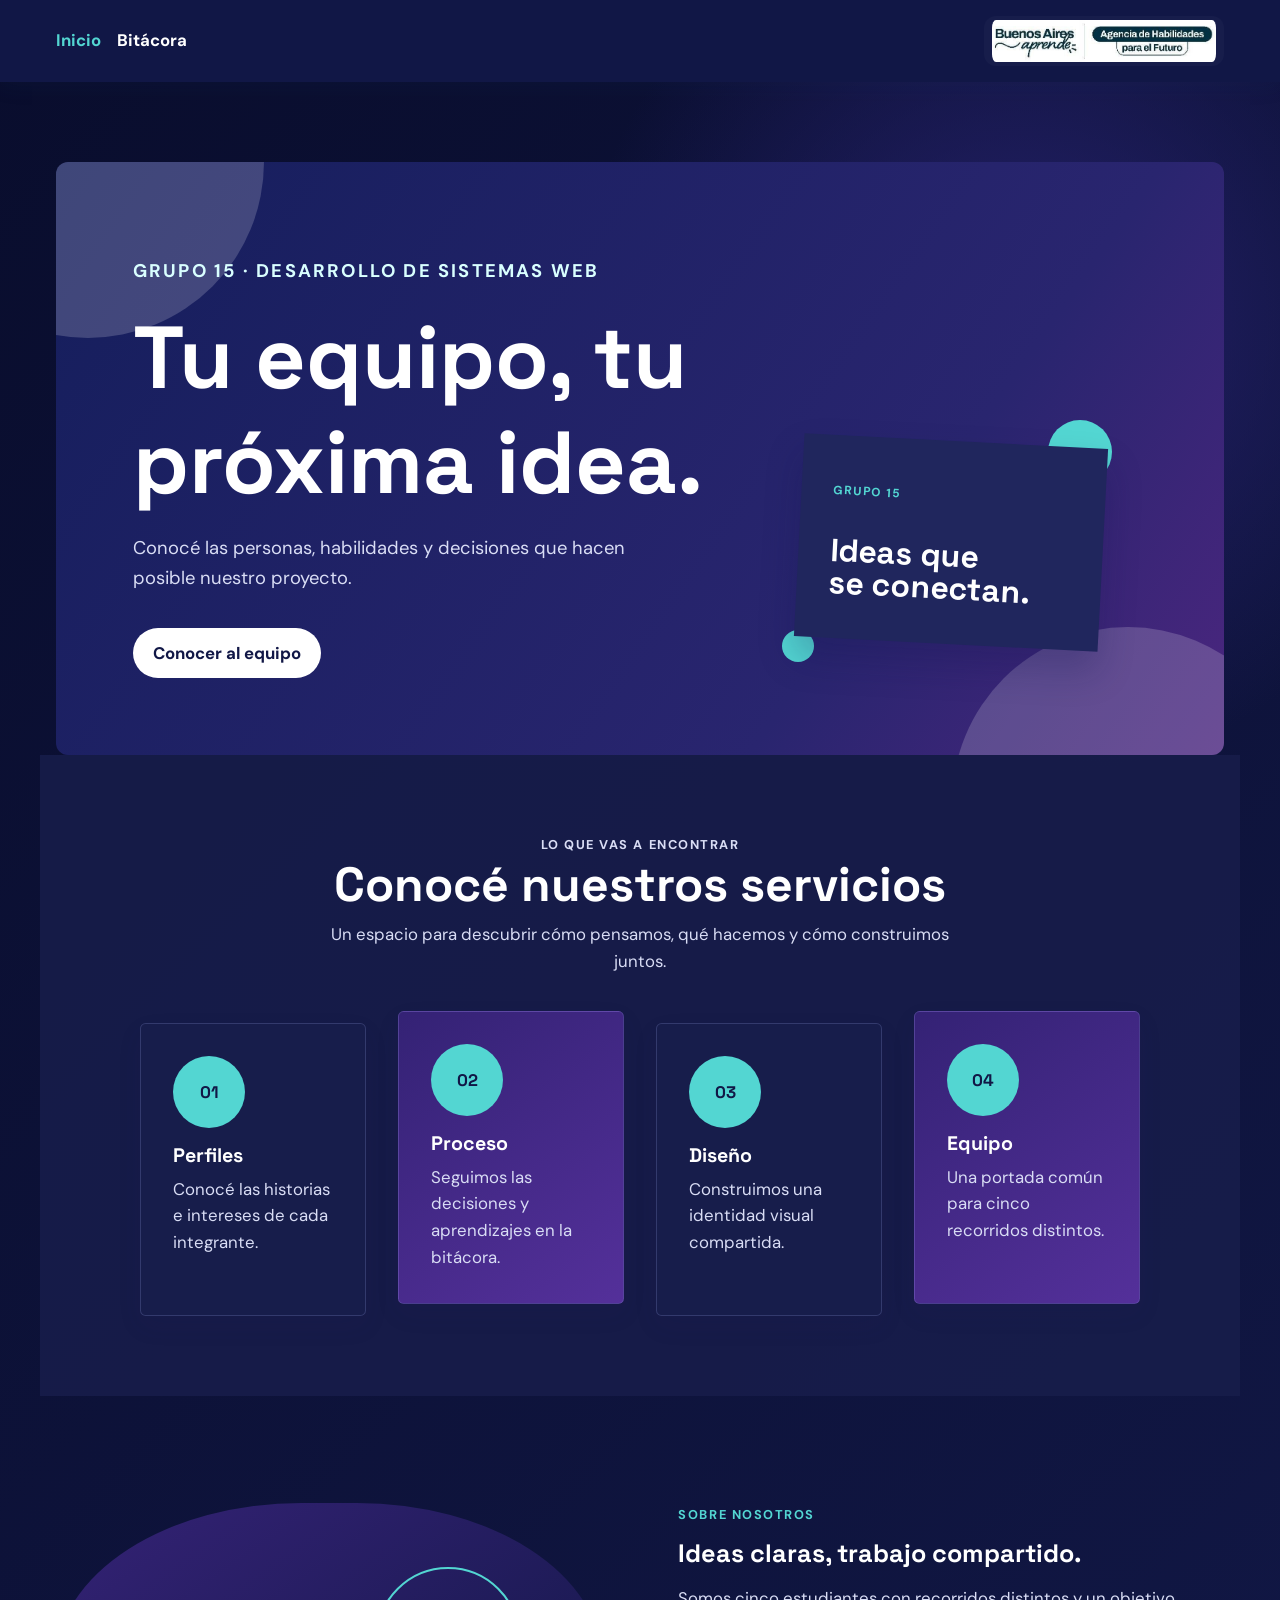
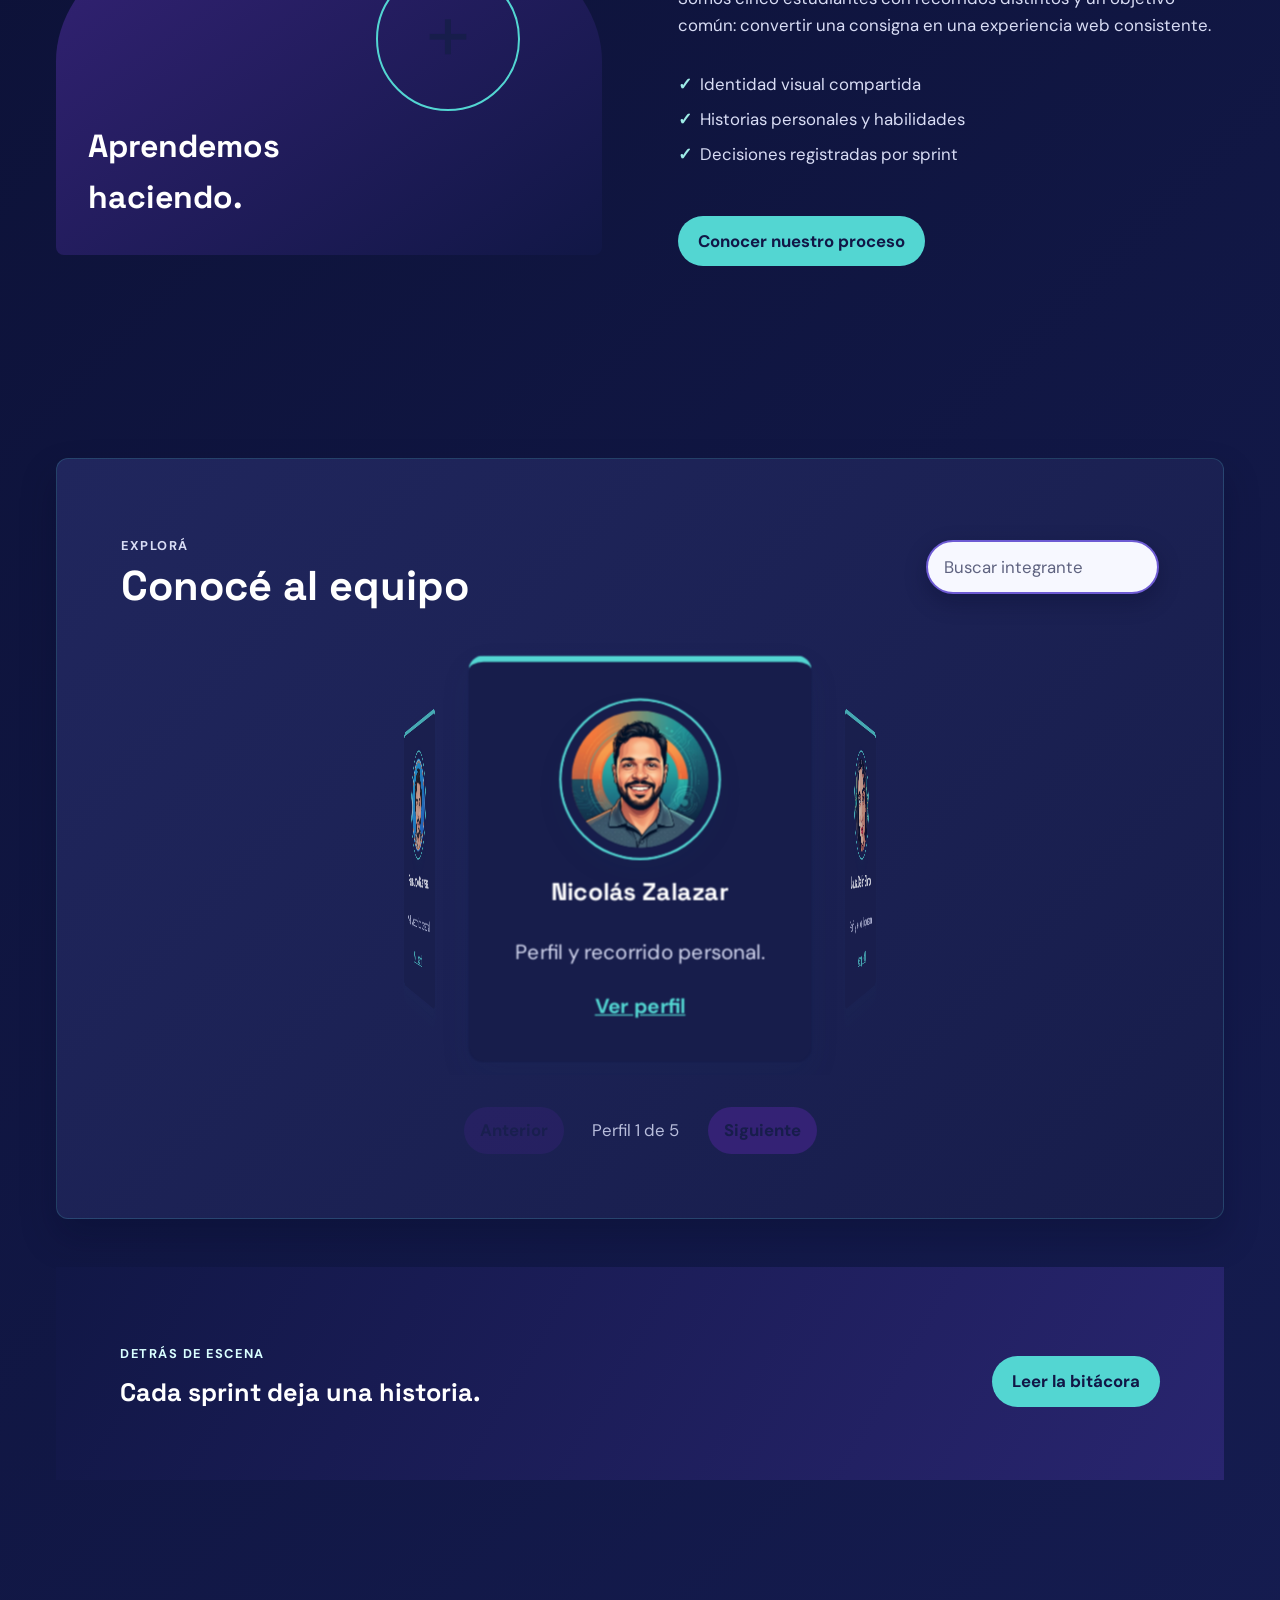
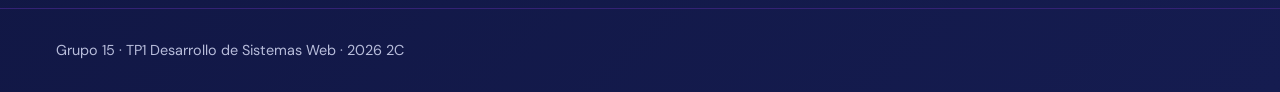
==== commit c6314e33: "feat: agrego avatar de Nicolás Zalazary actualizo referencias en HTML" ====
--- a/index.html
+++ b/index.html
@@ -106,10 +106,10 @@
         </div>
         <div class="member-carousel" data-member-list>
           <div class="member-grid">
-            <article class="member-card" data-member="nicolás zalazar"><div class="profile-photo" aria-hidden="true">Foto</div><h3>Nicolás Zalazar</h3><p>Perfil y recorrido personal.</p><a href="nicolas-zalazar.html">Ver perfil</a></article>
+            <article class="member-card" data-member="nicolás zalazar"><img class="profile-photo" src="img/perfiles/perfil-nicolas-zalazar.jpg" alt="Avatar de Nicolás Zalazar"><h3>Nicolás Zalazar</h3><p>Perfil y recorrido personal.</p><a href="nicolas-zalazar.html">Ver perfil</a></article>
             <article class="member-card" data-member="laura belén blanco"><img class="profile-photo" src="img/perfiles/perfil-laura-blanco.jpg" alt="Avatar de Laura Belén Blanco"><h3>Laura Belén Blanco</h3><p>Perfil y recorrido personal.</p><a href="laura-blanco.html">Ver perfil</a></article>
-            <article class="member-card" data-member="christian albornoz"><div class="profile-photo" aria-hidden="true">Foto</div><h3>Christian Albornoz</h3><p>Perfil y recorrido personal.</p><a href="christian-albornoz.html">Ver perfil</a></article>
-            <article class="member-card" data-member="laura olivera"><img class="profile-photo profile-photo--image" src="img/perfiles/perfil-olivera.jpeg" alt="Foto de perfil de Laura Olivera"><h3>Laura Olivera</h3><p>Perfil y recorrido personal.</p><a href="laura-olivera.html">Ver perfil</a></article>
+            <article class="member-card" data-member="christian albornoz"><img class="profile-photo" src="img/perfiles/perfil-christian-albornoz.jpg" alt="Avatar de Christian Albornoz"><h3>Christian Albornoz</h3><p>Perfil y recorrido personal.</p><a href="christian-albornoz.html">Ver perfil</a></article>
+            <article class="member-card" data-member="laura olivera"><img class="profile-photo profile-photo--image" src="img/perfiles/perfil-olivera.jpeg" alt="Avatar de Laura Olivera"><h3>Laura Olivera</h3><p>Perfil y recorrido personal.</p><a href="laura-olivera.html">Ver perfil</a></article>
             <article class="member-card" data-member="fernando guevara"><img class="profile-photo" src="img/perfiles/perfil-fernando.jpeg" alt="Avatar de Fer Guevara"><h3>Fernando Guevara</h3><p>Perfil y recorrido personal.</p><a href="fernando-guevara.html">Ver perfil</a></article>
           </div>
         </div>
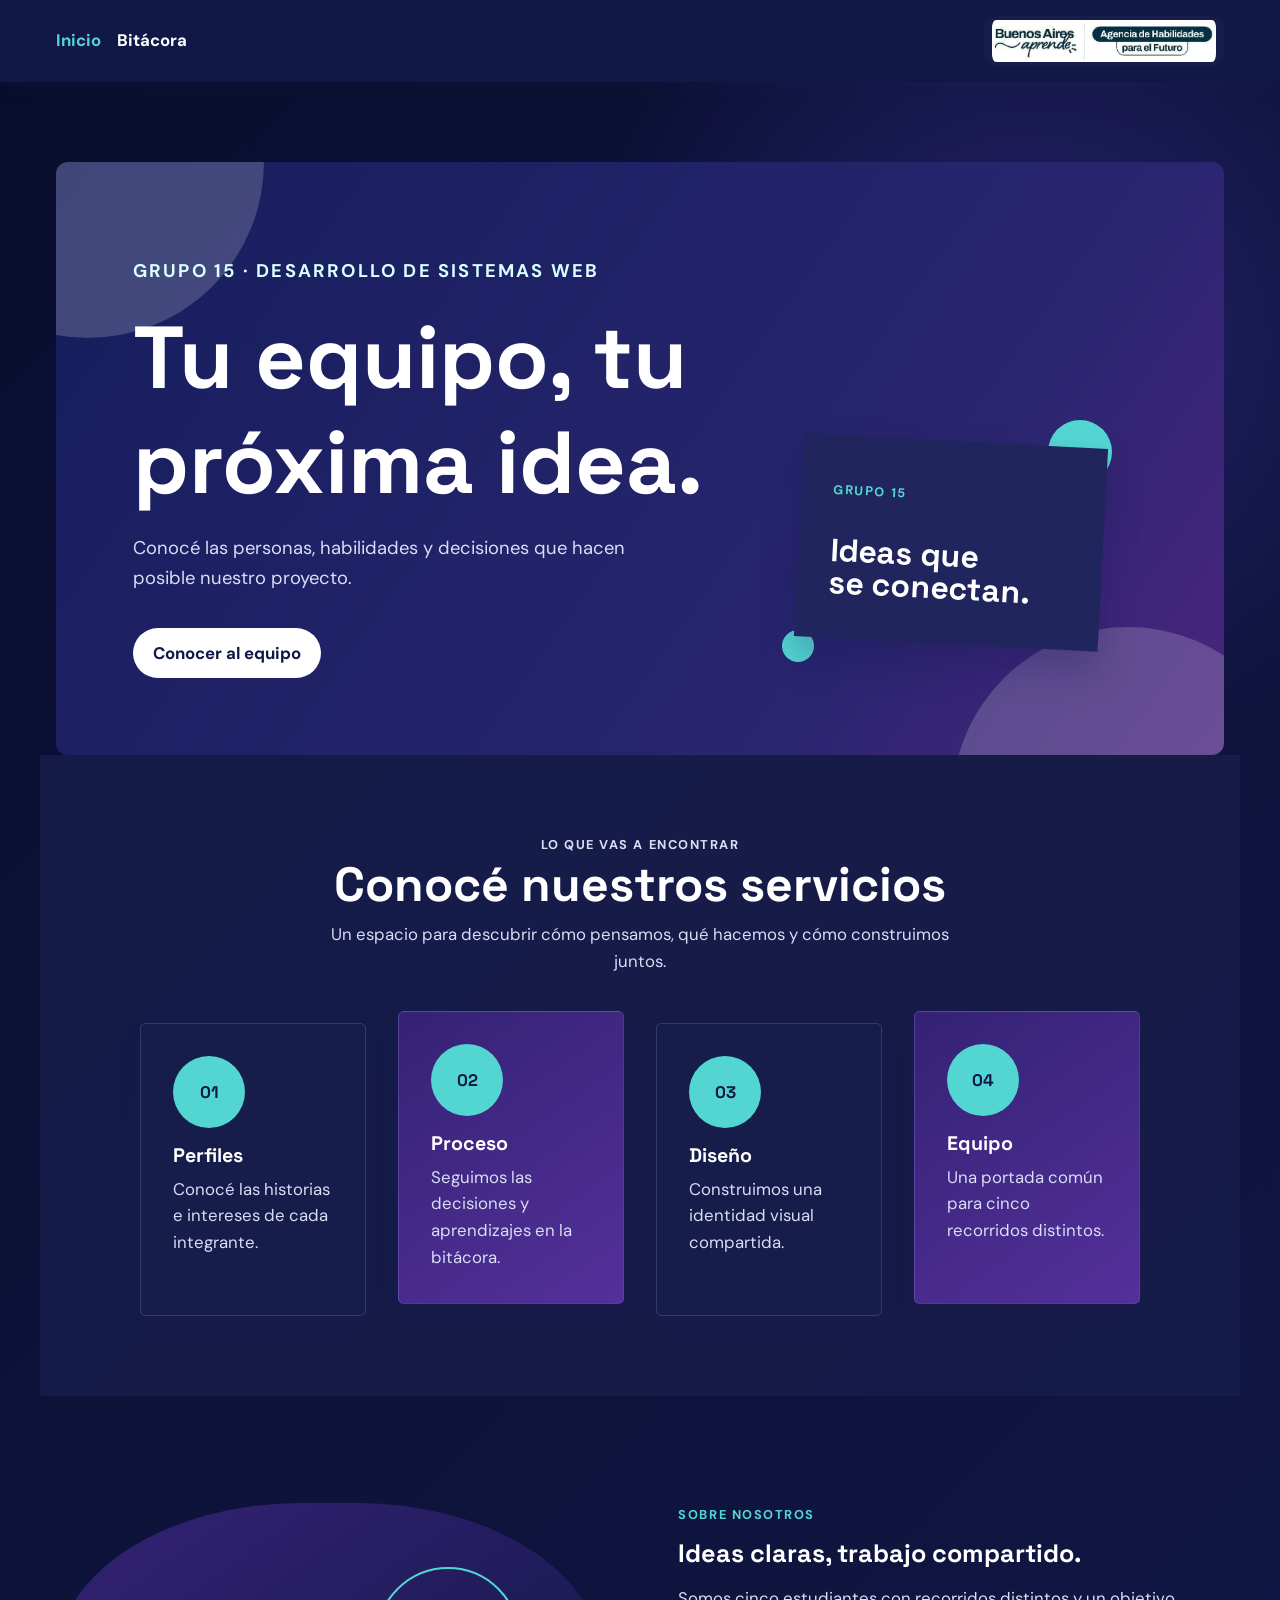
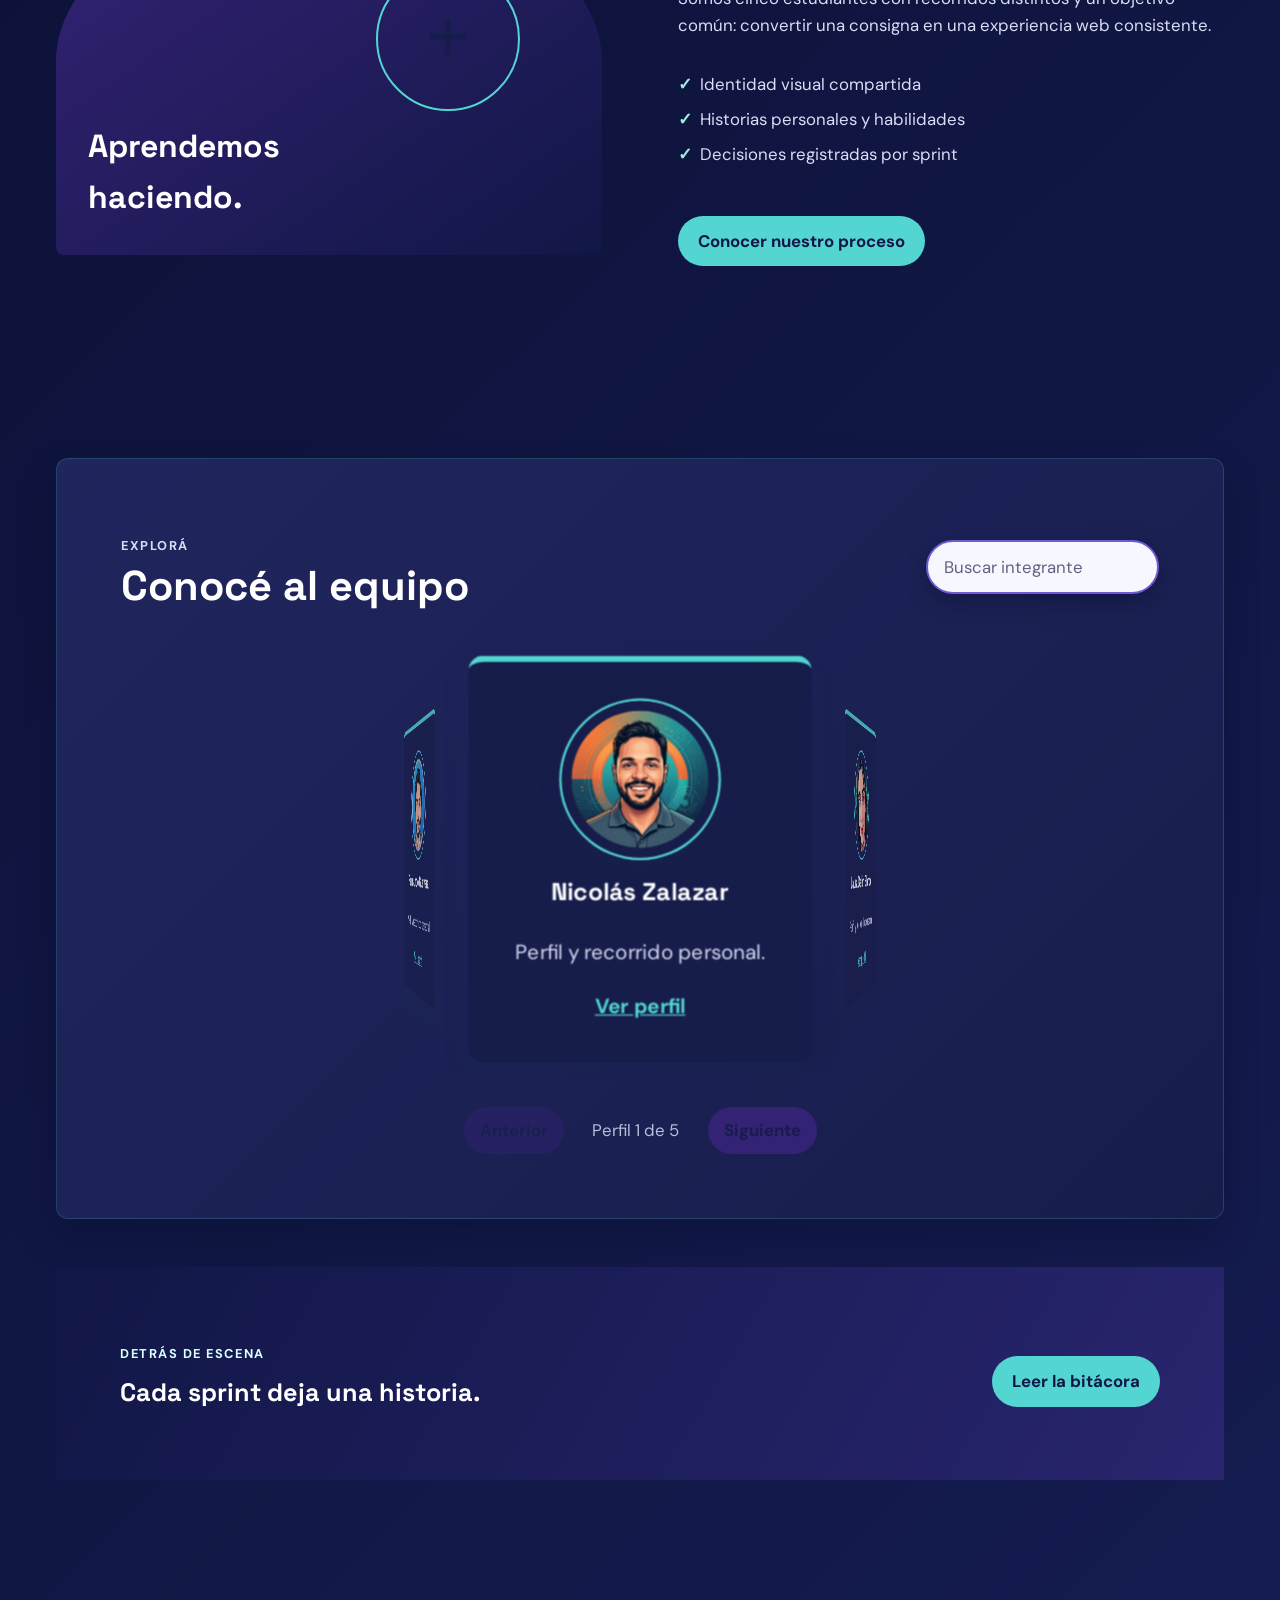
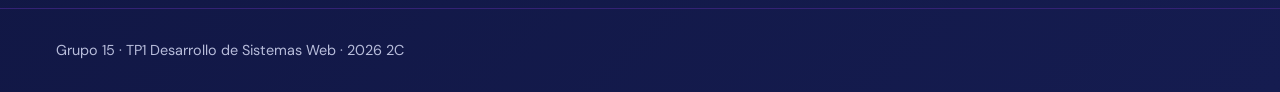
==== commit 48ee1752: "feat: formalizar la iconografía y normalizar las páginas Iconografía: las 14 flechas de navegación y" ====
--- a/index.html
+++ b/index.html
@@ -27,7 +27,7 @@
           <!-- Sprint 2: agregar enlaces a los perfiles individuales -->
         </ul>
       </nav>
-      <img class="site-logo" src="img/logo-agencia.png.jpg"
+      <img class="site-logo" width="597" height="111" src="img/logo-agencia.png.jpg"
         alt="Buenos Aires Aprende y Agencia de Habilidades para el Futuro">
     </div>
   </header>
@@ -58,19 +58,19 @@
           <p>Un espacio para descubrir cómo pensamos, qué hacemos y cómo construimos juntos.</p>
         </div>
         <div class="feature-grid">
-          <article class="service-card"><span class="feature-icon">01</span>
+          <article class="service-card"><span class="feature-icon" aria-hidden="true">01</span>
             <h3>Perfiles</h3>
             <p>Conocé las historias e intereses de cada integrante.</p>
           </article>
-          <article class="service-card service-card--featured"><span class="feature-icon">02</span>
+          <article class="service-card service-card--featured"><span class="feature-icon" aria-hidden="true">02</span>
             <h3>Proceso</h3>
             <p>Seguimos las decisiones y aprendizajes en la bitácora.</p>
           </article>
-          <article class="service-card"><span class="feature-icon">03</span>
+          <article class="service-card"><span class="feature-icon" aria-hidden="true">03</span>
             <h3>Diseño</h3>
             <p>Construimos una identidad visual compartida.</p>
           </article>
-          <article class="service-card service-card--featured"><span class="feature-icon">04</span>
+          <article class="service-card service-card--featured"><span class="feature-icon" aria-hidden="true">04</span>
             <h3>Equipo</h3>
             <p>Una portada común para cinco recorridos distintos.</p>
           </article>
@@ -106,11 +106,11 @@
         </div>
         <div class="member-carousel" data-member-list>
           <div class="member-grid">
-            <article class="member-card" data-member="nicolás zalazar"><img class="profile-photo" src="img/perfiles/perfil-nicolas-zalazar.jpg" alt="Avatar de Nicolás Zalazar"><h3>Nicolás Zalazar</h3><p>Perfil y recorrido personal.</p><a href="nicolas-zalazar.html">Ver perfil</a></article>
-            <article class="member-card" data-member="laura belén blanco"><img class="profile-photo" src="img/perfiles/perfil-laura-blanco.jpg" alt="Avatar de Laura Belén Blanco"><h3>Laura Belén Blanco</h3><p>Perfil y recorrido personal.</p><a href="laura-blanco.html">Ver perfil</a></article>
-            <article class="member-card" data-member="christian albornoz"><img class="profile-photo" src="img/perfiles/perfil-christian-albornoz.jpg" alt="Avatar de Christian Albornoz"><h3>Christian Albornoz</h3><p>Perfil y recorrido personal.</p><a href="christian-albornoz.html">Ver perfil</a></article>
-            <article class="member-card" data-member="laura olivera"><img class="profile-photo profile-photo--image" src="img/perfiles/perfil-olivera.jpeg" alt="Avatar de Laura Olivera"><h3>Laura Olivera</h3><p>Perfil y recorrido personal.</p><a href="laura-olivera.html">Ver perfil</a></article>
-            <article class="member-card" data-member="fernando guevara"><img class="profile-photo" src="img/perfiles/perfil-fernando.jpeg" alt="Avatar de Fer Guevara"><h3>Fernando Guevara</h3><p>Perfil y recorrido personal.</p><a href="fernando-guevara.html">Ver perfil</a></article>
+            <article class="member-card" data-member="nicolás zalazar"><img class="profile-photo" width="1024" height="1024" src="img/perfiles/perfil-nicolas-zalazar.jpg" alt="Avatar de Nicolás Zalazar"><h3>Nicolás Zalazar</h3><p>Perfil y recorrido personal.</p><a href="nicolas-zalazar.html">Ver perfil</a></article>
+            <article class="member-card" data-member="laura belén blanco"><img class="profile-photo" width="400" height="400" src="img/perfiles/perfil-laura-blanco.jpg" alt="Avatar de Laura Belén Blanco"><h3>Laura Belén Blanco</h3><p>Perfil y recorrido personal.</p><a href="laura-blanco.html">Ver perfil</a></article>
+            <article class="member-card" data-member="christian albornoz"><img class="profile-photo" width="1024" height="1024" src="img/perfiles/perfil-christian-albornoz.jpg" alt="Avatar de Christian Albornoz"><h3>Christian Albornoz</h3><p>Perfil y recorrido personal.</p><a href="christian-albornoz.html">Ver perfil</a></article>
+            <article class="member-card" data-member="laura olivera"><img class="profile-photo" width="992" height="1083" src="img/perfiles/perfil-olivera.jpeg" alt="Avatar de Laura Olivera"><h3>Laura Olivera</h3><p>Perfil y recorrido personal.</p><a href="laura-olivera.html">Ver perfil</a></article>
+            <article class="member-card" data-member="fernando guevara"><img class="profile-photo" width="1024" height="1024" src="img/perfiles/perfil-fernando.jpeg" alt="Avatar de Fer Guevara"><h3>Fernando Guevara</h3><p>Perfil y recorrido personal.</p><a href="fernando-guevara.html">Ver perfil</a></article>
           </div>
         </div>
         <div class="carousel-controls" aria-label="Controles del carrusel">
@@ -137,7 +137,7 @@
     </div>
   </footer>
 
-  <script src="js/portada.js"></script>
+  <script src="js/portada.js" defer></script>
 </body>
 
 </html>
--- a/css/base.css
+++ b/css/base.css
@@ -1,8 +1,17 @@
 /* ==========================================================================
-  base.css — sistema visual compartido del sitio
+   base.css — sistema visual compartido del sitio
+   --------------------------------------------------------------------------
+   Orden del archivo:
+     1. Tokens (:root)      5. Componentes de portada
+     2. Reset y tipografía  6. Componentes compartidos (avatar, footer)
+     3. Layout y utilidades 7. Bitácora
+     4. Accesibilidad       8. Media queries (1200 / 900 / 400)
    ========================================================================== */
 
+/* 1. TOKENS ================================================================ */
+
 :root {
+  /* Paleta base */
   --color-primary: #111746;
   --color-secondary: #342275;
   --color-accent: #53d6d2;
@@ -10,7 +19,6 @@
   --color-bg-alt: #151c50;
   --color-bg-glow: #25216b;
   --color-surface: #171d4b;
-  --color-border: #e4e3f0;
   --color-text: #f6f5ff;
   --color-text-muted: #b8bddb;
   --color-hero-start: #151e5c;
@@ -31,9 +39,6 @@
   --color-members-shadow: rgb(4 7 35 / 25%);
   --color-search-shadow: rgb(4 7 35 / 28%);
   --color-search-focus: rgb(83 214 210 / 25%);
-
-  --font-heading: "Space Grotesk", sans-serif;
-  --font-body: "DM Sans", sans-serif;
   --color-on-dark: #ffffff;
   --color-muted-on-dark: #d9ddf5;
   --color-card-dark: #20265d;
@@ -47,6 +52,38 @@
   --color-placeholder: #5f6380;
   --color-check: #9eece7;
 
+  /* Superficies translúcidas sobre el fondo oscuro */
+  --color-glass: rgb(9 13 45 / 55%);
+  --color-glass-soft: rgb(9 13 45 / 35%);
+
+  /* Feedback de las interacciones JS (acierto / error / bug encontrado) */
+  --color-success: #53d6a4;
+  --color-success-bg: #1b4d3e;
+  --color-success-border: #53d6a4;
+  --color-success-text: #d9ffea;
+  --color-error: #ff8ca3;
+  --color-error-bg: #501d2d;
+  --color-error-border: #d65377;
+  --color-error-text: #ffd9e2;
+  --color-bug: #ff9f9f;
+
+  /* Tipografía */
+  --font-heading: "Space Grotesk", sans-serif;
+  --font-body: "DM Sans", sans-serif;
+
+  /* Escala tipográfica */
+  --fs-xs: 0.8rem;
+  --fs-sm: 0.9rem;
+  --fs-base: 1.05rem;
+  --fs-md: 1.15rem;
+  --fs-lg: 1.25rem;
+  --fs-xl: 2rem;
+  --fs-2xl: 2.5rem;
+  --fs-h1: clamp(2.5rem, 8vw, 5.5rem);
+  --fs-h2: clamp(2rem, 4vw, 3rem);
+  --fs-h3: clamp(1.8rem, 4vw, 2.6rem);
+  --fs-hero: clamp(2.8rem, 7vw, 5.5rem);
+
   /* Espaciado y layout */
   --space-xs: 0.25rem;
   --space-sm: 0.5rem;
@@ -54,10 +91,25 @@
   --space-lg: 2rem;
   --space-xl: 3rem;
   --gutter: var(--space-md);
+  --max-width: 1200px;
+
+  /* Radios */
+  --radius-sm: 0.35rem;
   --radius: 0.75rem;
+  --radius-pill: 2rem;
+  --radius-circle: 50%;
+
+  /* Sombras */
+  --shadow-sm: 0 4px 20px var(--color-card-shadow);
+  --shadow-md: 0 10px 25px var(--color-card-shadow);
+  --shadow-lg: 0 20px 35px var(--color-shadow);
+
+  /* Tamaños de componentes */
   --profile-photo-size: 8rem;
-  --max-width: 1200px;
-}
+  --icon-size: 1em;
+}
+
+/* 2. RESET Y TIPOGRAFÍA ==================================================== */
 
 *,
 *::before,
@@ -65,10 +117,15 @@
   box-sizing: border-box;
 }
 
+/* body en columna + .site-main flexible: mantiene el footer abajo sin depender
+   de un alto fijo de header/footer, que cambia cuando el header se apila. */
 body {
   margin: 0;
+  min-height: 100vh;
+  display: flex;
+  flex-direction: column;
   font-family: var(--font-body);
-  font-size: 1.05rem;
+  font-size: var(--fs-base);
   color: var(--color-text);
   background: radial-gradient(circle at 80% 10%, var(--color-bg-glow) 0, transparent 28rem), linear-gradient(135deg, var(--color-bg), var(--color-bg-alt));
   line-height: 1.6;
@@ -80,10 +137,12 @@
   font-family: var(--font-heading);
   line-height: 1.2;
   margin: 0 0 var(--space-sm);
+  /* Evita que una palabra larga desborde cuando el título llega a 5.5rem */
+  overflow-wrap: break-word;
 }
 
 h1 {
-  font-size: clamp(2.5rem, 8vw, 5.5rem);
+  font-size: var(--fs-h1);
   max-width: 10ch;
   color: var(--color-on-dark);
 }
@@ -97,7 +156,18 @@
   height: auto;
 }
 
-/* Layout general */
+code {
+  background: var(--color-glass);
+  border-radius: var(--radius-sm);
+  font-family: ui-monospace, "Cascadia Code", "Consolas", monospace;
+  font-size: var(--fs-sm);
+  padding: 0.1em 0.35em;
+  /* Las rutas largas de la bitácora no deben desbordar en mobile */
+  overflow-wrap: anywhere;
+}
+
+/* 3. LAYOUT Y UTILIDADES =================================================== */
+
 .container {
   max-width: var(--max-width);
   margin: 0 auto;
@@ -105,8 +175,17 @@
 }
 
 .site-main {
-  min-height: calc(100vh - 150px);
+  flex: 1;
   padding: clamp(2rem, 7vw, 5rem) 0;
+}
+
+/* Glifos decorativos (flechas, emojis). Siempre con aria-hidden en el HTML:
+   sin eso un lector de pantalla lee "flecha izquierda Volver al inicio". */
+.icon {
+  display: inline-block;
+  font-size: var(--icon-size);
+  font-style: normal;
+  line-height: 1;
 }
 
 .skip-link {
@@ -128,6 +207,9 @@
   outline: 3px solid var(--color-focus);
   outline-offset: 3px;
 }
+
+/* 5. COMPONENTES DE PORTADA ================================================ */
+
 .hero {
   align-items: end;
   background: linear-gradient(125deg, var(--color-hero-start), var(--color-hero-mid) 70%, var(--color-hero-end));
@@ -142,10 +224,12 @@
   position: relative;
 }
 
+/* Círculos decorativos de 22rem con offsets negativos: los contiene el
+   overflow: hidden de .hero. No quitar esa línea. */
 .hero::before,
 .hero::after {
   background: var(--color-hero-overlay);
-  border-radius: 50%;
+  border-radius: var(--radius-circle);
   content: "";
   height: 22rem;
   position: absolute;
@@ -173,7 +257,7 @@
 }
 
 .hero h1 {
-  font-size: clamp(2.8rem, 7vw, 5.5rem);
+  font-size: var(--fs-hero);
   margin-bottom: var(--space-md);
   color: var(--color-on-dark);
 }
@@ -185,7 +269,7 @@
 
 .hero-button {
   background: var(--color-accent);
-  border-radius: 2rem;
+  border-radius: var(--radius-pill);
   color: var(--color-primary);
   display: inline-block;
   font-weight: 700;
@@ -213,7 +297,7 @@
 
 .preview-panel {
   background: var(--color-card-dark);
-  box-shadow: 0 20px 35px var(--color-shadow);
+  box-shadow: var(--shadow-lg);
   color: var(--color-on-dark);
   padding: 2.5rem 2rem;
   transform: rotate(3deg);
@@ -222,7 +306,7 @@
 
 .preview-panel span {
   color: var(--color-accent);
-  font-size: 0.75rem;
+  font-size: var(--fs-xs);
   font-weight: 700;
   letter-spacing: 0.12em;
 }
@@ -231,14 +315,14 @@
   color: var(--color-on-dark);
   display: block;
   font-family: var(--font-heading);
-  font-size: 2rem;
+  font-size: var(--fs-xl);
   line-height: 1;
   margin-top: var(--space-lg);
 }
 
 .preview-dot {
   background: var(--color-feature);
-  border-radius: 50%;
+  border-radius: var(--radius-circle);
   height: 4rem;
   position: absolute;
   width: 4rem;
@@ -247,6 +331,9 @@
 .preview-dot-one { right: 9%; top: 5%; }
 .preview-dot-two { bottom: 6%; left: 7%; height: 2rem; width: 2rem; }
 
+/* Full-bleed dentro de .container: el margen negativo cancela exactamente el
+   padding del contenedor. Ambos usan --gutter, así que siguen el breakpoint
+   de 400px juntos. Si se cambia uno hay que cambiar el otro. */
 .feature-section {
   background: var(--color-section);
   margin: 0 calc(var(--gutter) * -1);
@@ -267,7 +354,7 @@
 
 .feature-section h2 {
   color: var(--color-on-dark);
-  font-size: clamp(2rem, 4vw, 3rem);
+  font-size: var(--fs-h2);
 }
 
 .feature-grid {
@@ -281,7 +368,7 @@
 .service-card {
   background: var(--color-surface);
   border: 1px solid var(--color-card-border);
-  border-radius: 0.35rem;
+  border-radius: var(--radius-sm);
   box-shadow: 0 10px 25px var(--color-service-shadow);
   padding: var(--space-lg);
   text-align: left;
@@ -315,7 +402,7 @@
 .feature-icon {
   align-items: center;
   background: var(--color-feature);
-  border-radius: 50%;
+  border-radius: var(--radius-circle);
   color: var(--color-primary);
   display: inline-flex;
   font-family: var(--font-heading);
@@ -346,16 +433,18 @@
 
 .split-art {
   background: linear-gradient(145deg, var(--color-secondary), var(--color-primary));
-  border-radius: 45% 45% 0.5rem 0.5rem;
+  border-radius: 45% 45% var(--space-sm) var(--space-sm);
   color: var(--color-surface);
   min-height: 22rem;
+  /* Contiene el círculo de 9rem del ::after, que se posiciona al 15% del borde */
+  overflow: hidden;
   padding: var(--space-xl);
   position: relative;
 }
 
 .split-art::after {
   border: 2px solid var(--color-accent);
-  border-radius: 50%;
+  border-radius: var(--radius-circle);
   content: "+";
   font-size: 5rem;
   height: 9rem;
@@ -371,7 +460,7 @@
   bottom: var(--space-lg);
   color: var(--color-on-dark);
   font-family: var(--font-heading);
-  font-size: 2rem;
+  font-size: var(--fs-xl);
   left: var(--space-lg);
   position: absolute;
 }
@@ -412,14 +501,14 @@
 
 .eyebrow {
   color: var(--color-accent);
-  font-size: 0.8rem;
+  font-size: var(--fs-xs);
   font-weight: 700;
   letter-spacing: 0.12em;
   text-transform: uppercase;
 }
 
 .hero p {
-  font-size: 1.15rem;
+  font-size: var(--fs-md);
   max-width: 48rem;
 }
 
@@ -430,6 +519,8 @@
   box-shadow: 0 18px 35px var(--color-members-shadow);
   margin-top: clamp(3rem, 8vw, 6rem);
   padding: clamp(2rem, 5vw, 4rem);
+  /* La grilla interna no debe empujar el ancho del contenedor */
+  min-width: 0;
 }
 
 .members-toolbar {
@@ -443,7 +534,7 @@
 
 .members-toolbar h2 {
   color: var(--color-on-dark);
-  font-size: clamp(1.8rem, 4vw, 2.6rem);
+  font-size: var(--fs-h3);
   margin-bottom: 0;
 }
 
@@ -466,7 +557,7 @@
 .member-search {
   background: var(--color-input-bg);
   border: 2px solid var(--color-input-border);
-  border-radius: 2rem;
+  border-radius: var(--radius-pill);
   box-shadow: 0 8px 22px var(--color-search-shadow);
   color: var(--color-input-text);
   font: inherit;
@@ -482,7 +573,12 @@
   outline: none;
 }
 
+/* Carrusel 3D. --carousel-depth es el translateZ de las tarjetas: separa las
+   laterales de la activa. js/portada.js lo lee para armar el transform, así
+   que el valor se ajusta por breakpoint acá y no en el JS. Con 220px fijos
+   las tarjetas laterales se salían del viewport por debajo de ~500px. */
 .member-carousel {
+  --carousel-depth: 220px;
   overflow: hidden;
   height: 27rem;
   perspective: 1200px;
@@ -500,7 +596,7 @@
   background: var(--color-surface);
   border-top: 5px solid var(--color-accent);
   border-radius: var(--radius);
-  box-shadow: 0 10px 25px var(--color-card-shadow);
+  box-shadow: var(--shadow-md);
   display: flex;
   flex-direction: column;
   backface-visibility: hidden;
@@ -511,37 +607,42 @@
   position: absolute;
   text-align: center;
   top: 50%;
-  transform: translate(-50%, -50%) rotateY(90deg) translateZ(220px) scale(0.78);
+  transform: translate(-50%, -50%) rotateY(90deg) translateZ(var(--carousel-depth)) scale(0.78);
   transition: opacity 500ms ease, transform 700ms ease;
   width: min(78vw, 280px);
 }
 
 .member-card.is-active {
-  transform: translate(-50%, -50%) rotateY(0deg) translateZ(220px) scale(1);
+  transform: translate(-50%, -50%) rotateY(0deg) translateZ(var(--carousel-depth)) scale(1);
   opacity: 1;
   z-index: 2;
 }
 
 .member-card.is-previous {
   opacity: 0.75;
-  transform: translate(-50%, -50%) rotateY(55deg) translateZ(220px) scale(0.82);
+  transform: translate(-50%, -50%) rotateY(72deg) translateZ(var(--carousel-depth)) scale(0.82);
 }
 
 .member-card.is-next {
   opacity: 0.75;
-  transform: translate(-50%, -50%) rotateY(-55deg) translateZ(220px) scale(0.82);
-}
-
+  transform: translate(-50%, -50%) rotateY(-72deg) translateZ(var(--carousel-depth)) scale(0.82);
+}
+
+/* 6. COMPONENTES COMPARTIDOS =============================================== */
+
+/* Avatar. Vive en base.css y no en perfil.css porque las tarjetas del
+   carrusel de la portada también lo usan, e index.html no carga perfil.css.
+   Sirve tanto para un <img> como para un <div> con las iniciales. */
 .profile-photo {
   align-items: center;
   background: linear-gradient(145deg, var(--color-feature), var(--color-feature-soft));
   border: 0.5rem solid var(--color-surface);
-  border-radius: 50%;
+  border-radius: var(--radius-circle);
   box-shadow: 0 0 0 2px var(--color-accent), 0 10px 20px var(--color-card-shadow);
   color: var(--color-primary);
   display: flex;
   font-family: var(--font-heading);
-  font-size: 0.8rem;
+  font-size: var(--fs-xs);
   font-weight: 700;
   height: var(--profile-photo-size);
   justify-content: center;
@@ -550,14 +651,8 @@
   width: var(--profile-photo-size);
 }
 
-.profile-photo--image {
+img.profile-photo {
   display: block;
-  object-fit: cover;
-}
-
-.member-card .profile-photo--image {
-  display: block;
-  object-fit: cover;
 }
 
 .member-card[hidden] {
@@ -567,6 +662,7 @@
 .carousel-controls {
   align-items: center;
   display: flex;
+  flex-wrap: wrap;
   gap: var(--space-md);
   justify-content: center;
   margin-top: var(--space-lg);
@@ -575,7 +671,7 @@
 .carousel-button {
   background: var(--color-secondary);
   border: 0;
-  border-radius: 2rem;
+  border-radius: var(--radius-pill);
   color: var(--color-surface);
   cursor: pointer;
   font: inherit;
@@ -601,7 +697,7 @@
 
 .member-card h3 {
   color: var(--color-on-dark);
-  font-size: 1.25rem;
+  font-size: var(--fs-lg);
 }
 
 .member-card p {
@@ -621,13 +717,6 @@
 .empty-state {
   color: var(--color-text-muted);
   margin-top: var(--space-lg);
-}
-
-.profile-intro {
-  background: var(--color-surface);
-  border-left: 5px solid var(--color-accent);
-  border-radius: var(--radius);
-  padding: var(--space-lg);
 }
 
 .visually-hidden {
@@ -644,10 +733,11 @@
   border-top: 1px solid var(--color-secondary);
   padding: var(--space-md) 0;
   color: var(--color-text-muted);
-  font-size: 0.9rem;
-}
-
-/* Bitácora */
+  font-size: var(--fs-sm);
+}
+
+/* 7. BITÁCORA ============================================================== */
+
 .bitacora-entry {
   background-color: var(--color-surface);
   border-left: 4px solid var(--color-accent);
@@ -658,16 +748,20 @@
 
 .bitacora-entry time {
   color: var(--color-text-muted);
-  font-size: 0.9rem;
+  font-size: var(--fs-sm);
 }
 
 .bitacora-entry h3 {
   margin-top: var(--space-md);
-  font-size: 1rem;
+  font-size: var(--fs-base);
   color: var(--color-accent);
   text-transform: uppercase;
   letter-spacing: 0.05em;
 }
+
+/* 8. MEDIA QUERIES ========================================================= */
+/* Breakpoints obligatorios del plan de sprints: 1200px, 900px y 400px.
+   Enfoque desktop-first: cada bloque ajusta lo que el anterior dejó. */
 
 @media (prefers-reduced-motion: reduce) {
   *,
@@ -680,6 +774,22 @@
   }
 }
 
+/* --- 1200px: el contenedor deja de crecer y la grilla baja a 3 columnas --- */
+@media (max-width: 1200px) {
+  .feature-grid {
+    grid-template-columns: repeat(3, 1fr);
+  }
+
+  .hero {
+    min-height: 24rem;
+  }
+
+  .member-carousel {
+    height: 26rem;
+  }
+}
+
+/* --- 900px: una sola columna y el header se apila ------------------------ */
 @media (max-width: 900px) {
   .hero {
     grid-template-columns: 1fr;
@@ -692,8 +802,17 @@
   .split-section {
     grid-template-columns: 1fr;
   }
-}
-
+
+  .split-art {
+    min-height: 18rem;
+  }
+
+  .member-carousel {
+    --carousel-depth: 150px;
+  }
+}
+
+/* --- 400px: mobile ------------------------------------------------------- */
 @media (max-width: 400px) {
   .container {
     --gutter: 0.75rem;
@@ -712,12 +831,14 @@
     gap: 0;
   }
 
+  .member-carousel {
+    --carousel-depth: 130px;
+    height: 23rem;
+  }
+
   .member-card {
-    width: min(78vw, 280px);
-  }
-
-  .member-carousel {
-    height: 25rem;
+    /* El avatar de 8rem se comía media tarjeta en este ancho */
+    --profile-photo-size: 5.5rem;
   }
 
   .service-card--featured {
@@ -729,4 +850,9 @@
     flex-direction: column;
     gap: var(--space-md);
   }
-}
+
+  .split-art {
+    min-height: 14rem;
+    padding: var(--space-lg);
+  }
+}
--- a/css/nav.css
+++ b/css/nav.css
@@ -1,6 +1,10 @@
+/* ==========================================================================
+   nav.css — cabecera y navegación principal, compartida por las 7 páginas
+   ========================================================================== */
+
 .site-header {
   background-color: var(--color-primary);
-  box-shadow: 0 4px 20px var(--color-card-shadow);
+  box-shadow: var(--shadow-sm);
   color: var(--color-surface);
   padding: var(--space-md) 0;
 }
@@ -8,6 +12,8 @@
 .site-header .container {
   align-items: center;
   display: flex;
+  /* Red de seguridad: sin esto el nav y el logo compiten en una sola fila */
+  flex-wrap: wrap;
   gap: var(--space-md);
   justify-content: space-between;
 }
@@ -23,7 +29,6 @@
 
 .site-nav a {
   color: var(--color-on-dark);
-  font-size: 1.05rem;
   font-weight: 700;
   text-decoration: none;
 }
@@ -45,7 +50,14 @@
   padding: 0.25rem 0.5rem;
 }
 
-@media (max-width: 400px) {
+/* --------------------------------------------------------------------------
+   Media queries — 900px y 400px
+   -------------------------------------------------------------------------- */
+
+/* El logo mide hasta 15rem (240px). Hasta el Sprint 3 el header solo se
+   apilaba en 400px, así que entre 401 y 900px el logo y el nav compartían
+   una fila sin lugar: en un móvil de 412px el header desbordaba. */
+@media (max-width: 900px) {
   .site-header .container {
     align-items: flex-start;
     flex-direction: column;
@@ -53,6 +65,12 @@
 
   .site-logo {
     align-self: flex-end;
+    max-width: 12rem;
+  }
+}
+
+@media (max-width: 400px) {
+  .site-logo {
     max-width: 11rem;
   }
-}+}
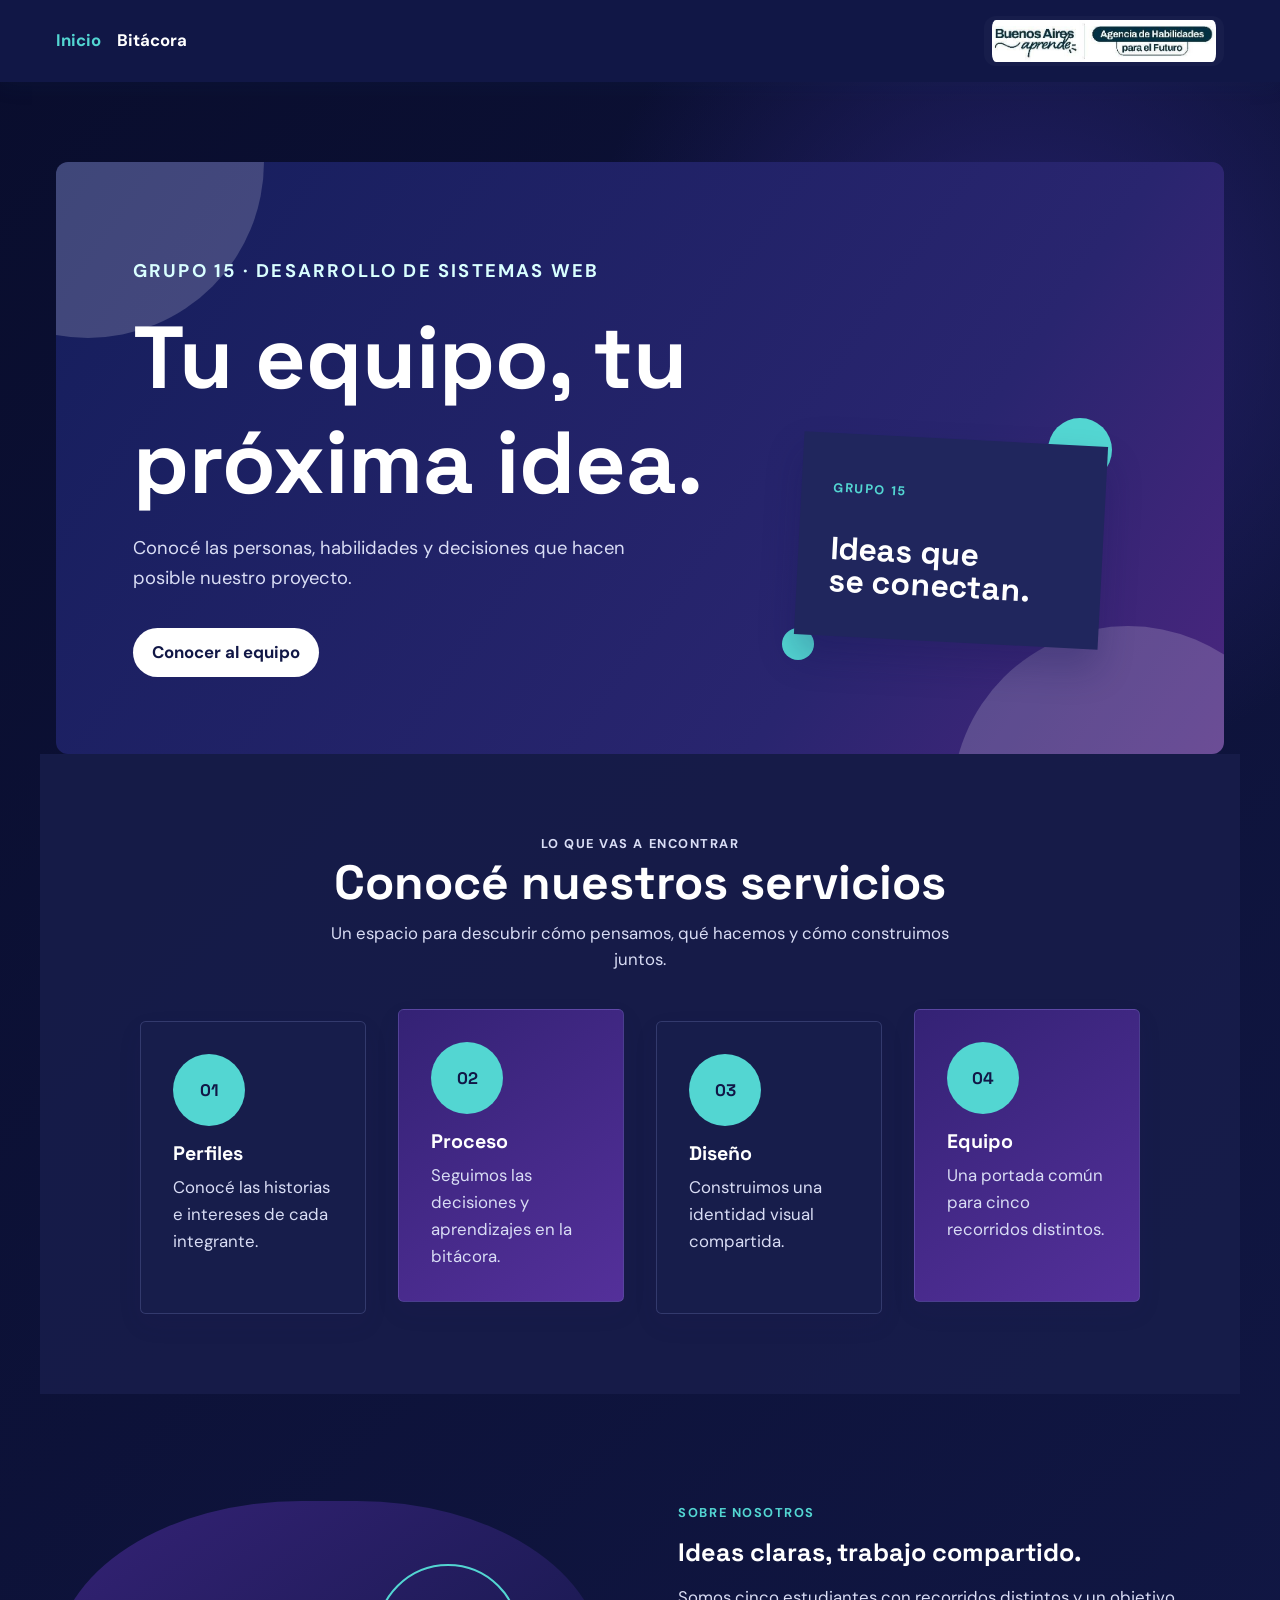
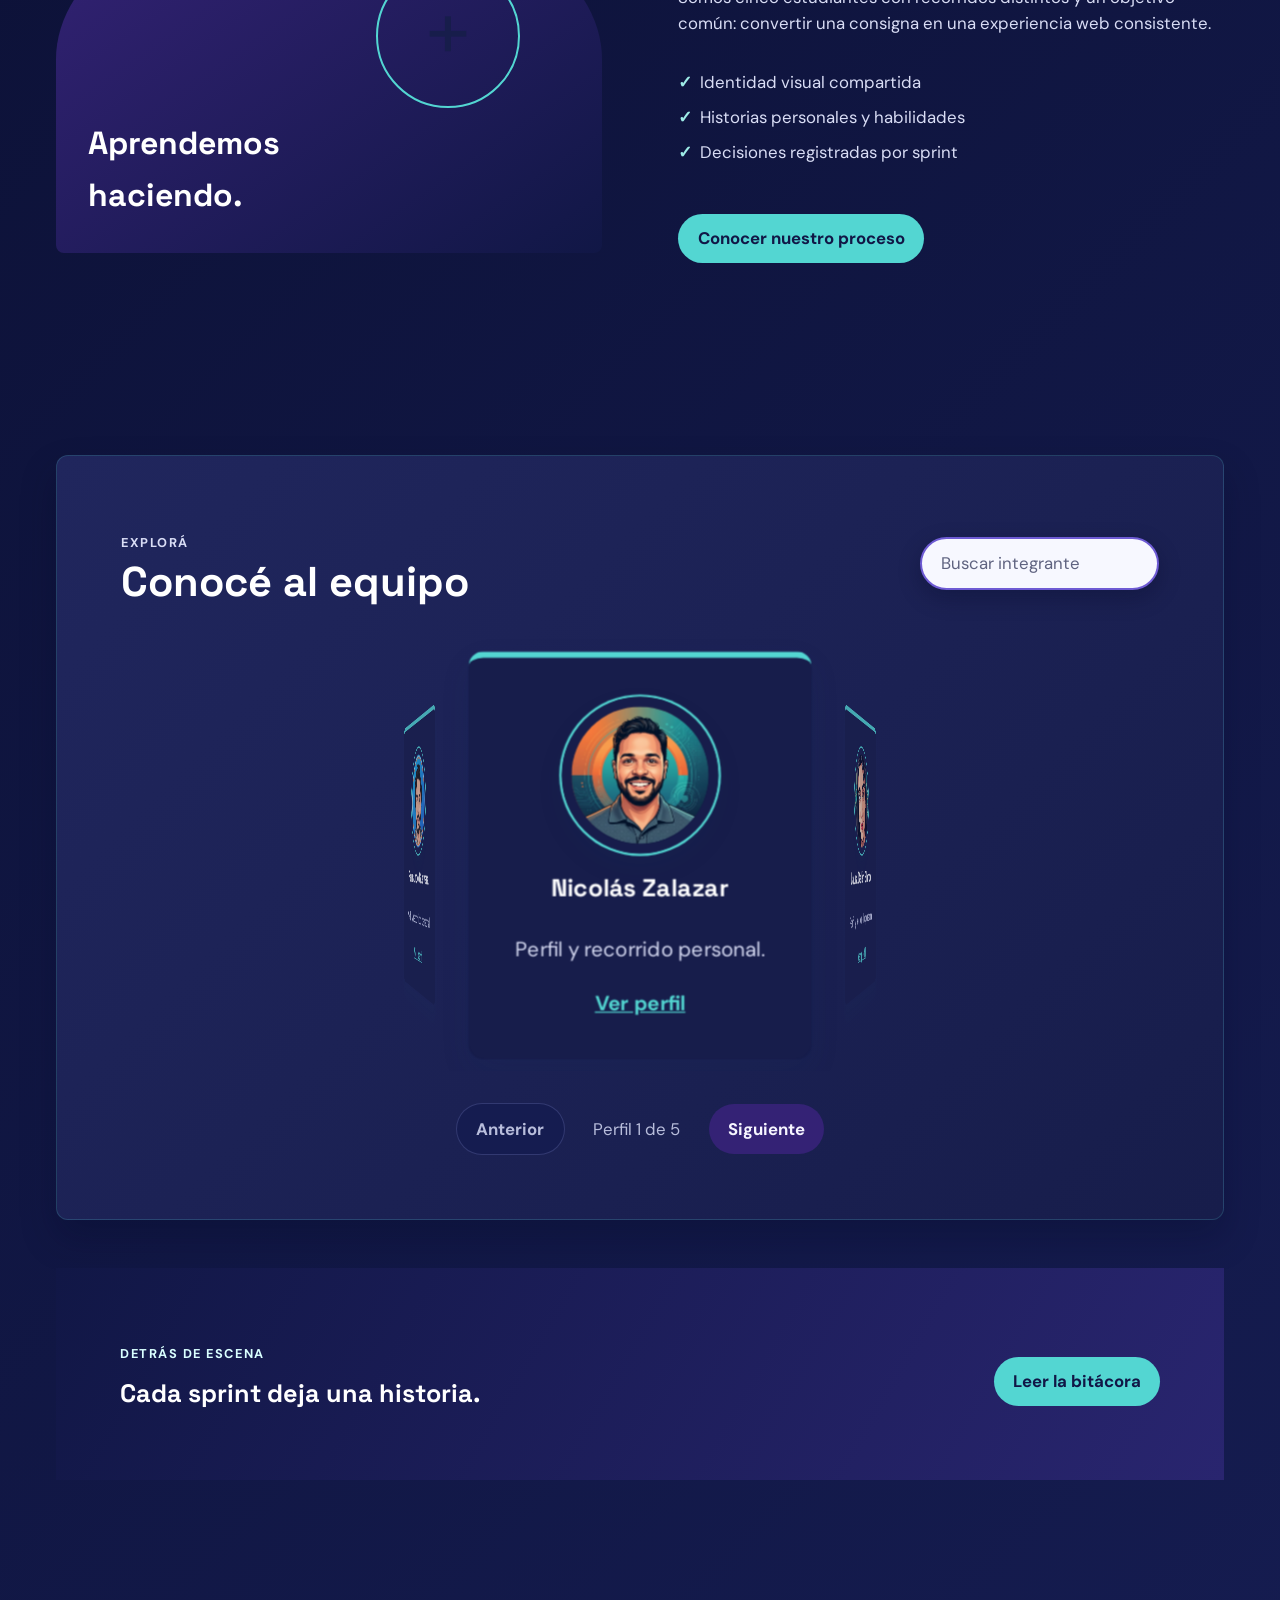
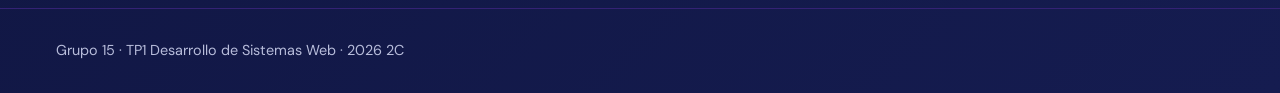
==== commit 175ed9ce: "Merge pull request #36 from Nicoalazar/main Main" ====
--- a/index.html
+++ b/index.html
@@ -5,6 +5,9 @@
   <meta charset="UTF-8">
   <meta name="viewport" content="width=device-width, initial-scale=1.0">
   <title>Grupo 15 — Sitio Web Grupal</title>
+  <link rel="icon" href="img/favicon.svg" type="image/svg+xml">
+  <link rel="icon" href="favicon.ico" sizes="48x48">
+  <link rel="apple-touch-icon" href="img/apple-touch-icon.png">
   <link rel="preconnect" href="https://fonts.googleapis.com">
   <link rel="preconnect" href="https://fonts.gstatic.com" crossorigin>
   <link
--- a/css/base.css
+++ b/css/base.css
@@ -92,6 +92,9 @@
   --space-xl: 3rem;
   --gutter: var(--space-md);
   --max-width: 1200px;
+  /* Relleno de botones, opciones e input de búsqueda. Antes había seis
+     valores casi iguales (0.6/0.65/0.7/0.75rem por 1/1.2/1.25rem). */
+  --pad-control: 0.7rem 1.2rem;
 
   /* Radios */
   --radius-sm: 0.35rem;
@@ -115,6 +118,13 @@
 *::before,
 *::after {
   box-sizing: border-box;
+}
+
+/* Cualquier display de una clase le gana al atributo hidden del navegador:
+   pasó con .hero-button, .member-card, .bug-hunt y .taste-card-area. El
+   !important es deliberado: hidden tiene que ganar siempre. */
+[hidden] {
+  display: none !important;
 }
 
 /* body en columna + .site-main flexible: mantiene el footer abajo sin depender
@@ -267,14 +277,20 @@
   color: var(--color-muted-on-dark);
 }
 
+/* Se usa en enlaces <a> y en <button>: border, cursor y font anulan los
+   estilos que el navegador le pone a <button> (Arial 13px, borde en relieve). */
 .hero-button {
   background: var(--color-accent);
+  border: 0;
   border-radius: var(--radius-pill);
   color: var(--color-primary);
+  cursor: pointer;
   display: inline-block;
+  /* font va antes de font-weight: el atajo resetea el peso */
+  font: inherit;
   font-weight: 700;
   margin-top: var(--space-md);
-  padding: 0.75rem 1.25rem;
+  padding: var(--pad-control);
   text-decoration: none;
 }
 
@@ -283,9 +299,11 @@
   color: var(--color-primary);
 }
 
+/* El hover tiene que seguir siendo claro: el texto del botón es --color-primary (oscuro) */
 .hero-button:hover,
 .hero-button:focus-visible {
-  background: var(--color-surface);
+  background: var(--color-feature-soft);
+  color: var(--color-primary);
 }
 
 .hero-preview {
@@ -562,7 +580,7 @@
   color: var(--color-input-text);
   font: inherit;
   min-width: min(100%, 18rem);
-  padding: 0.7rem 1rem;
+  padding: var(--pad-control);
 }
 .member-search::placeholder {
   color: var(--color-placeholder);
@@ -655,10 +673,6 @@
   display: block;
 }
 
-.member-card[hidden] {
-  display: none;
-}
-
 .carousel-controls {
   align-items: center;
   display: flex;
@@ -672,11 +686,11 @@
   background: var(--color-secondary);
   border: 0;
   border-radius: var(--radius-pill);
-  color: var(--color-surface);
+  color: var(--color-text);
   cursor: pointer;
   font: inherit;
   font-weight: 700;
-  padding: 0.65rem 1rem;
+  padding: var(--pad-control);
 }
 
 .carousel-button:hover,
@@ -685,8 +699,10 @@
 }
 
 .carousel-button:disabled {
+  background: var(--color-bg-alt);
+  border: 1px solid var(--color-card-border);
+  color: var(--color-text-muted);
   cursor: not-allowed;
-  opacity: 0.45;
 }
 
 .carousel-status {
@@ -707,11 +723,6 @@
 .member-card a {
   font-weight: 700;
   margin-top: auto;
-}
-
-.member-card[hidden],
-.empty-state[hidden] {
-  display: none;
 }
 
 .empty-state {
@@ -746,6 +757,19 @@
   margin-bottom: var(--space-lg);
 }
 
+.bitacora-nav {
+  margin-bottom: var(--space-lg);
+}
+
+.bitacora-nav ul {
+  display: flex;
+  flex-wrap: wrap;
+  gap: 0 var(--space-sm);
+  list-style: none;
+  margin: 0;
+  padding: 0;
+}
+
 .bitacora-entry time {
   color: var(--color-text-muted);
   font-size: var(--fs-sm);
@@ -820,7 +844,7 @@
 
   .hero {
     min-height: 0;
-    padding: 2rem 1.25rem;
+    padding: var(--space-lg) var(--space-md);
   }
 
   .feature-grid {
--- a/css/nav.css
+++ b/css/nav.css
@@ -47,7 +47,7 @@
   max-height: 3.5rem;
   max-width: min(100%, 15rem);
   object-fit: contain;
-  padding: 0.25rem 0.5rem;
+  padding: var(--space-xs) var(--space-sm);
 }
 
 /* --------------------------------------------------------------------------
